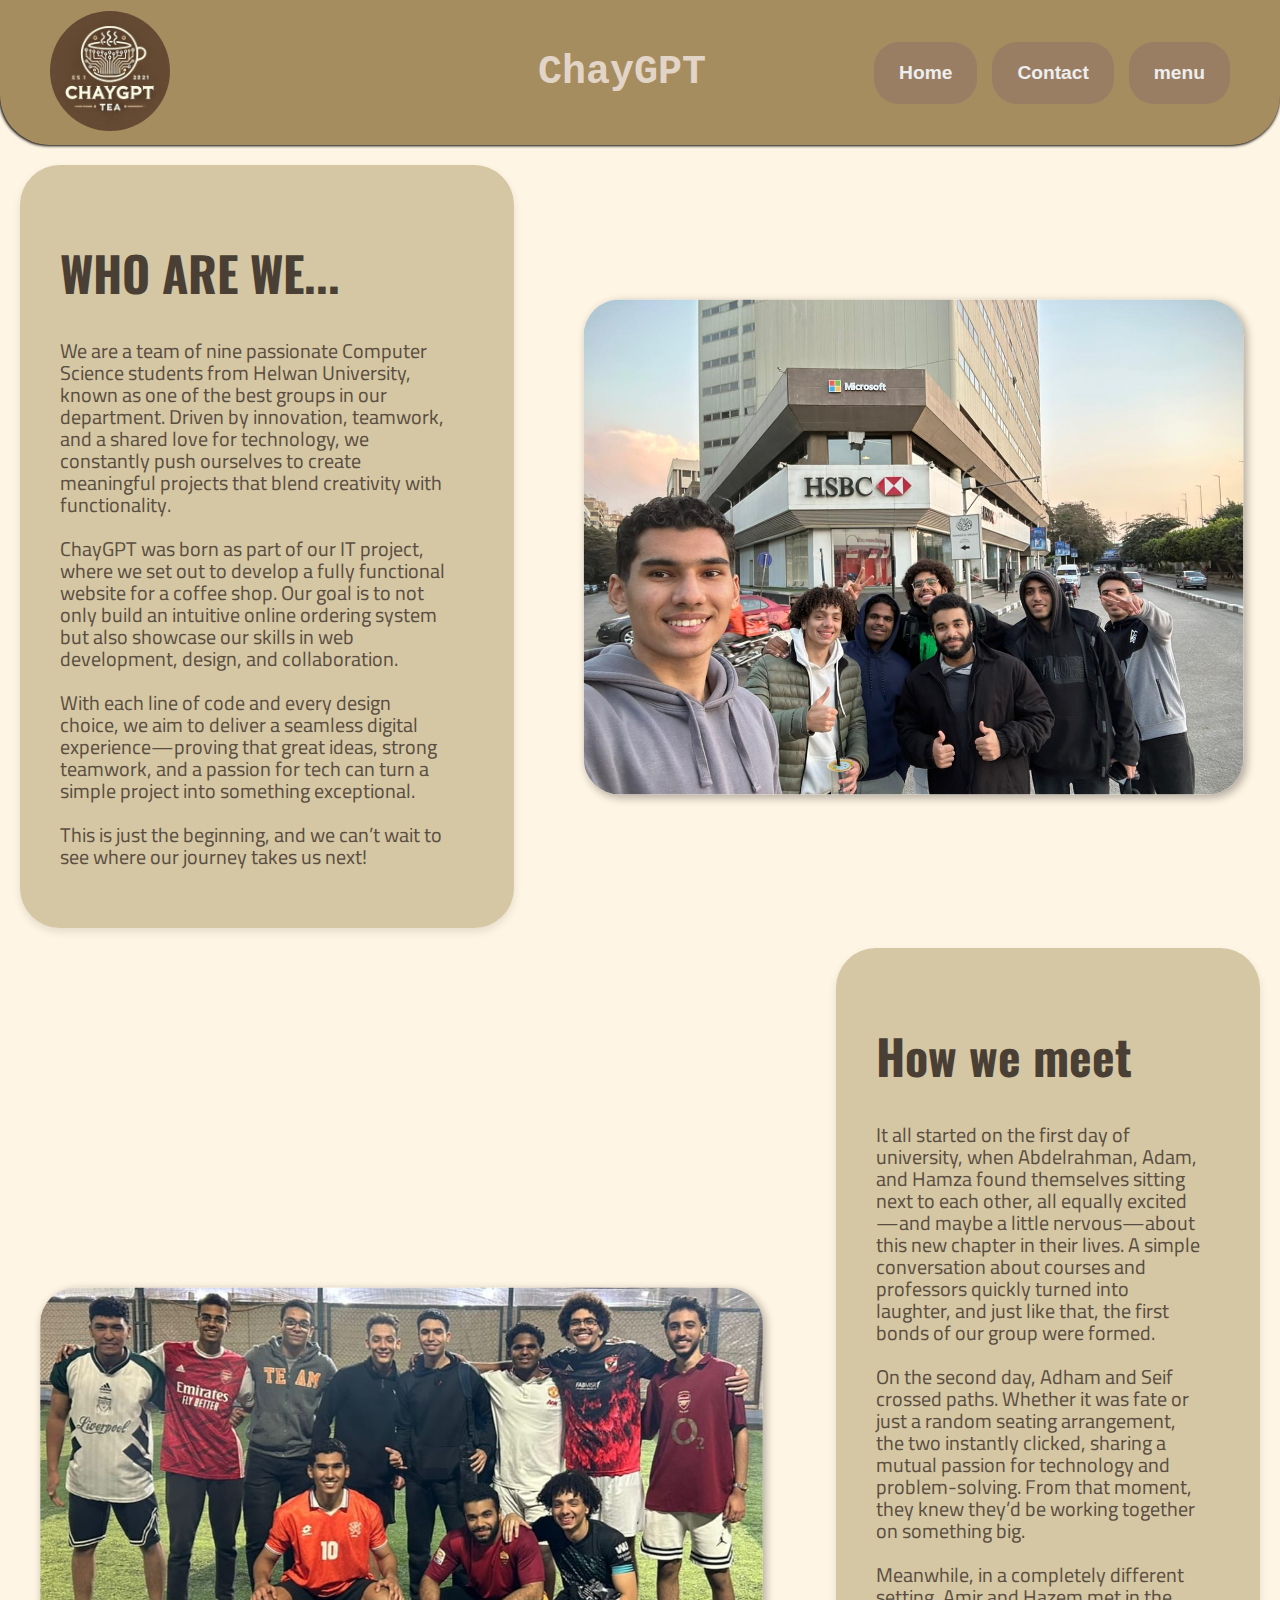
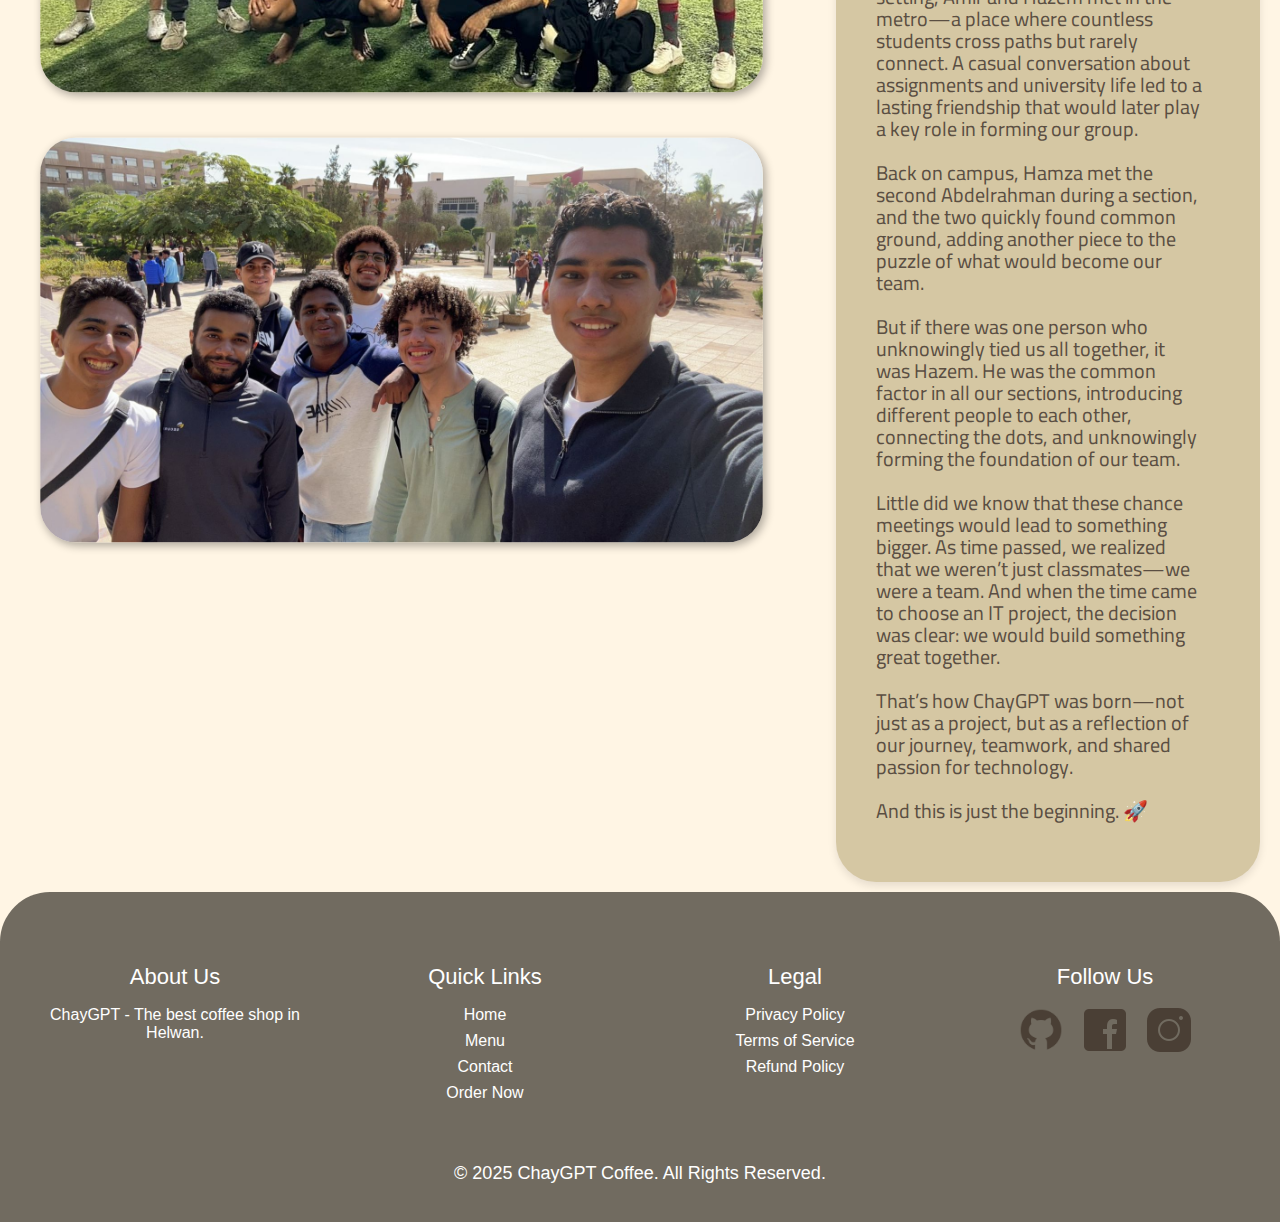
==== pages/about/about.html @ f1a8903a "edit pathes agian" ====
<!DOCTYPE html>
<html lang="en">
<head>
    <meta charset="UTF-8">
    <title>ChayGPT</title>
    <link rel="stylesheet" href="../../pages/about/about.css">
    <link rel="preconnect" href="https://fonts.googleapis.com">
    <link rel="preconnect" href="https://fonts.gstatic.com" crossorigin>
    <link href="https://fonts.googleapis.com/css2?family=Cairo:wght@200..1000&display=swap" rel="stylesheet">
    <link rel="preconnect" href="https://fonts.googleapis.com">
    <link rel="preconnect" href="https://fonts.gstatic.com" crossorigin>
    <link href="https://fonts.googleapis.com/css2?family=Cairo:wght@200..1000&family=Oswald:wght@200..700&display=swap" rel="stylesheet">
</head>
<body>
    

<header>
    <nav>
        <div class="main-logo">
            <img src="../../images/chaygpt-logo.jpg" >
        </div>
        <p class="brand-name">ChayGPT</p>
        <ul class="nav-links">
            <li class="links"><a href="../../index.html">Home</a></li>
            <li class="links"><a href="/pages/contact/contact.html">Contact</a></li>
            <li class="links"><a href="/pages/menu/menu.html">menu</a></li>
        </ul>
    </nav>
</header>

<main class="main-container">
    <div class="main-content">
        <h1 class="welcome-message" >WHO ARE WE...</h1>
        <p class="main-content-text"> We are a team of nine passionate Computer Science students from Helwan University, known as one of the best groups in our department. Driven by innovation, teamwork, and a shared love for technology, we constantly push ourselves to create meaningful projects that blend creativity with functionality.
            <br> <br>
            ChayGPT was born as part of our IT project, where we set out to develop a fully functional website for a coffee shop. Our goal is to not only build an intuitive online ordering system but also showcase our skills in web development, design, and collaboration.
            <br> <br>
            With each line of code and every design choice, we aim to deliver a seamless digital experience—proving that great ideas, strong teamwork, and a passion for tech can turn a simple project into something exceptional.
            <br> <br>
            This is just the beginning, and we can’t wait to see where our journey takes us next!</p>
    </div>
    <img class="floating-image" src="../../images/group-photo.jpg" >
</main>

<main class="main-container">
    <div class="main-images">
        <img class="floating-image" src="../../images/group-image2.jpg" style="height: 450px;">
        <img class="floating-image" src="../../images/group-photo1.jpg" style="height: 450px;">
    </div>
    <div class="main-content">
        <h1 class="welcome-message"> How we meet</h1>
        <p class="main-content-text"> It all started on the first day of university, when Abdelrahman, Adam, and Hamza found themselves sitting next to each other, all equally excited—and maybe a little nervous—about this new chapter in their lives. A simple conversation about courses and professors quickly turned into laughter, and just like that, the first bonds of our group were formed.
            <br> <br>
            On the second day, Adham and Seif crossed paths. Whether it was fate or just a random seating arrangement, the two instantly clicked, sharing a mutual passion for technology and problem-solving. From that moment, they knew they’d be working together on something big.
            <br> <br>
            Meanwhile, in a completely different setting, Amir and Hazem met in the metro—a place where countless students cross paths but rarely connect. A casual conversation about assignments and university life led to a lasting friendship that would later play a key role in forming our group.
            <br> <br>
            Back on campus, Hamza met the second Abdelrahman during a section, and the two quickly found common ground, adding another piece to the puzzle of what would become our team.
            <br> <br>
            But if there was one person who unknowingly tied us all together, it was Hazem. He was the common factor in all our sections, introducing different people to each other, connecting the dots, and unknowingly forming the foundation of our team.
            <br> <br>
            Little did we know that these chance meetings would lead to something bigger. As time passed, we realized that we weren’t just classmates—we were a team. And when the time came to choose an IT project, the decision was clear: we would build something great together.
            <br> <br>
            That’s how ChayGPT was born—not just as a project, but as a reflection of our journey, teamwork, and shared passion for technology.
            <br> <br>
            And this is just the beginning. 🚀</p>
    </div>
</main>

<footer>
    <div class="footer-container">
        <div class="footer-section">
            <h3>About Us</h3>
            <p>ChayGPT - The best coffee shop in Helwan.</p>
        </div>
        <div class="footer-section">
            <h3>Quick Links</h3>
            <ul>
                <li><a href="/index.html">Home</a></li>
                <li><a href="/pages/menu/menu.html">Menu</a></li>
                <li><a href="/pages/contact/contact.html">Contact</a></li>
                <li><a href="/pages/menu/menu.html">Order Now</a></li>
            </ul>
        </div>
        <div class="footer-section">
            <h3>Legal</h3>
            <ul>
                <li><a href="#">Privacy Policy</a></li>
                <li><a href="#">Terms of Service</a></li>
                <li><a href="#">Refund Policy</a></li>
            </ul>
        </div>
        <div class="footer-section">
            <h3>Follow Us</h3>
            <div class="social-links">
                <a href="https://github.com/ADHAM-KHAIRY/chaygpt.github.io" target ="_blank"> <img src="../../images/github-icon.png" alt="Github"> </a>
                <a href="https://www.facebook.com/" target ="_blank"> <img src="../../images/facebook-icon.png" alt="Facebook"> </a>
                <a href="https://www.instagram.com/" target ="_blank"> <img src="../../images/instagram-icon.png" alt="Instagram"> </a>
            </div>
        </div>
    </div>
    <p class="copyright">© 2025 ChayGPT Coffee. All Rights Reserved.</p>
</footer>


</body>
</html>
---- pages/about/about.css ----
/* General Styling */
body {
    margin: 0;
    padding: 0;
    background: #FFF5E4 ;
    font-family: 'Arial', sans-serif;
} 
/* Header Styling */
header {
    position: relative;
}
nav {
    display: flex;
    align-items: center;
    justify-content: space-between;
    padding: 10px 50px;
    background-color: #A68D60 ;
    border-radius: 0 0 50px 50px;
    box-shadow: 0px 1px 3px 0.0000001px black;
    margin-bottom: 10px;
}

.main-logo img{
    width: 120px;
    height: 120px;
    border-radius: 60px;
    transition: all 0.3s ease;
}
.main-logo img:hover {
    transform: translatey(-3px);
    box-shadow: 0 4px 8px rgba(0, 0, 0, 0.1);
}
.brand-name{
    font-family: 'Courier New', Courier, monospace;
    font-size: 40px;
    font-weight: 900;
    color: #e2d5c8;
    margin-left: 200px;
}

.nav-links {
    display: flex;
    gap: 15px;
    list-style: none;
    padding: 0;
    margin: 0;
}
.links {
    display: inline-block;
    padding: 10px 15px;
    background-color: #997e64;
    border-radius: 25px;
    font-weight: 900;
    font-size: larger;
    cursor: pointer;
    transition: 0.3s ease;
}
.links a {
    text-decoration: none;
    color: #eee;
    display: block;
    padding: 10px;
    border-radius: 25px;
}
.links:hover {
    background-color: #6B4F3D;
    transform: translatey(-3px);
    box-shadow: 0 4px 8px rgba(0, 0, 0, 0.1);
    
}
/* Main Section */
.main-container {
    display: flex;
    align-items: center; 
    justify-content: center; 
    gap: 1%; 
    width: 100%;
} 

.welcome-message {
    font-size: 48px;
    font-weight: 700;
    font-family: "oswald", sans-serif;
    color: #4A3F35;
}
.main-content-text {
    font-family: "cairo";
    line-height: 1.1;
    font-weight: 400;
    color: #5A4E42;
    max-width: 95%;
}
.main-content {
    flex: 3;
    padding: 40px ;
    margin: 10px 20px 10px 20px ;
    font-size: 20px;
    border-radius: 40px ;
    background-color: #D5C7A3;
    text-align: left;
    box-shadow: 0 4px 8px rgba(0, 0, 0, 0.1);
}
/*Image Styling*/
.main-images{
    display: flex;
    flex-direction: column;
}
.floating-image {
    width: auto; 
    height: 550px;
    transform: scale(.9);
    border-radius: 40px;
    box-shadow: 3px 3px 10px rgba(0, 0, 0, 0.3);
    object-fit: cover;
    transition: transform 0.3s ease, box-shadow 0.3s ease;
}
.floating-image:hover {
    transform: scale(.92);
    box-shadow: 5px 5px 15px rgba(0, 0, 0, 0.3);
}

/* Footer styling */
footer {
    background-color: #716b60;
    color: white;
    text-align: center;
    padding: 20px 0;
    border-radius: 50px 50px 0 0;
}

.footer-container {
    display: flex;
    justify-content: space-around;
    flex-wrap: wrap;
    padding: 20px;
}

.footer-section {
    flex: 1;
    min-width: 200px;
    padding: 10px;
}

.footer-section h3 {
    margin-bottom: 10px;
    font-size: 22px;
    font-weight: 500;
}

.footer-section ul {
    list-style: none;
    padding: 0;
}

.footer-section ul li {
    margin-bottom: 8px;
}

.footer-section ul li a {
    color: white;
    text-decoration: none;
}

.footer-section ul li a:hover {
    text-decoration: none;
}

.social-links img {
    width: 50px;
    margin: 5px;
    transition: 0.3s;
    border-radius: 10px;
}
.social-links img:hover {
    transform: translatey(-3px);
    box-shadow: 0 4px 8px rgba(0, 0, 0, 0.1);
}
.social-links a {
    list-style: none;
    text-decoration: none;

}
.copyright {
    margin-top: 15px;
    font-size: 18px;
}
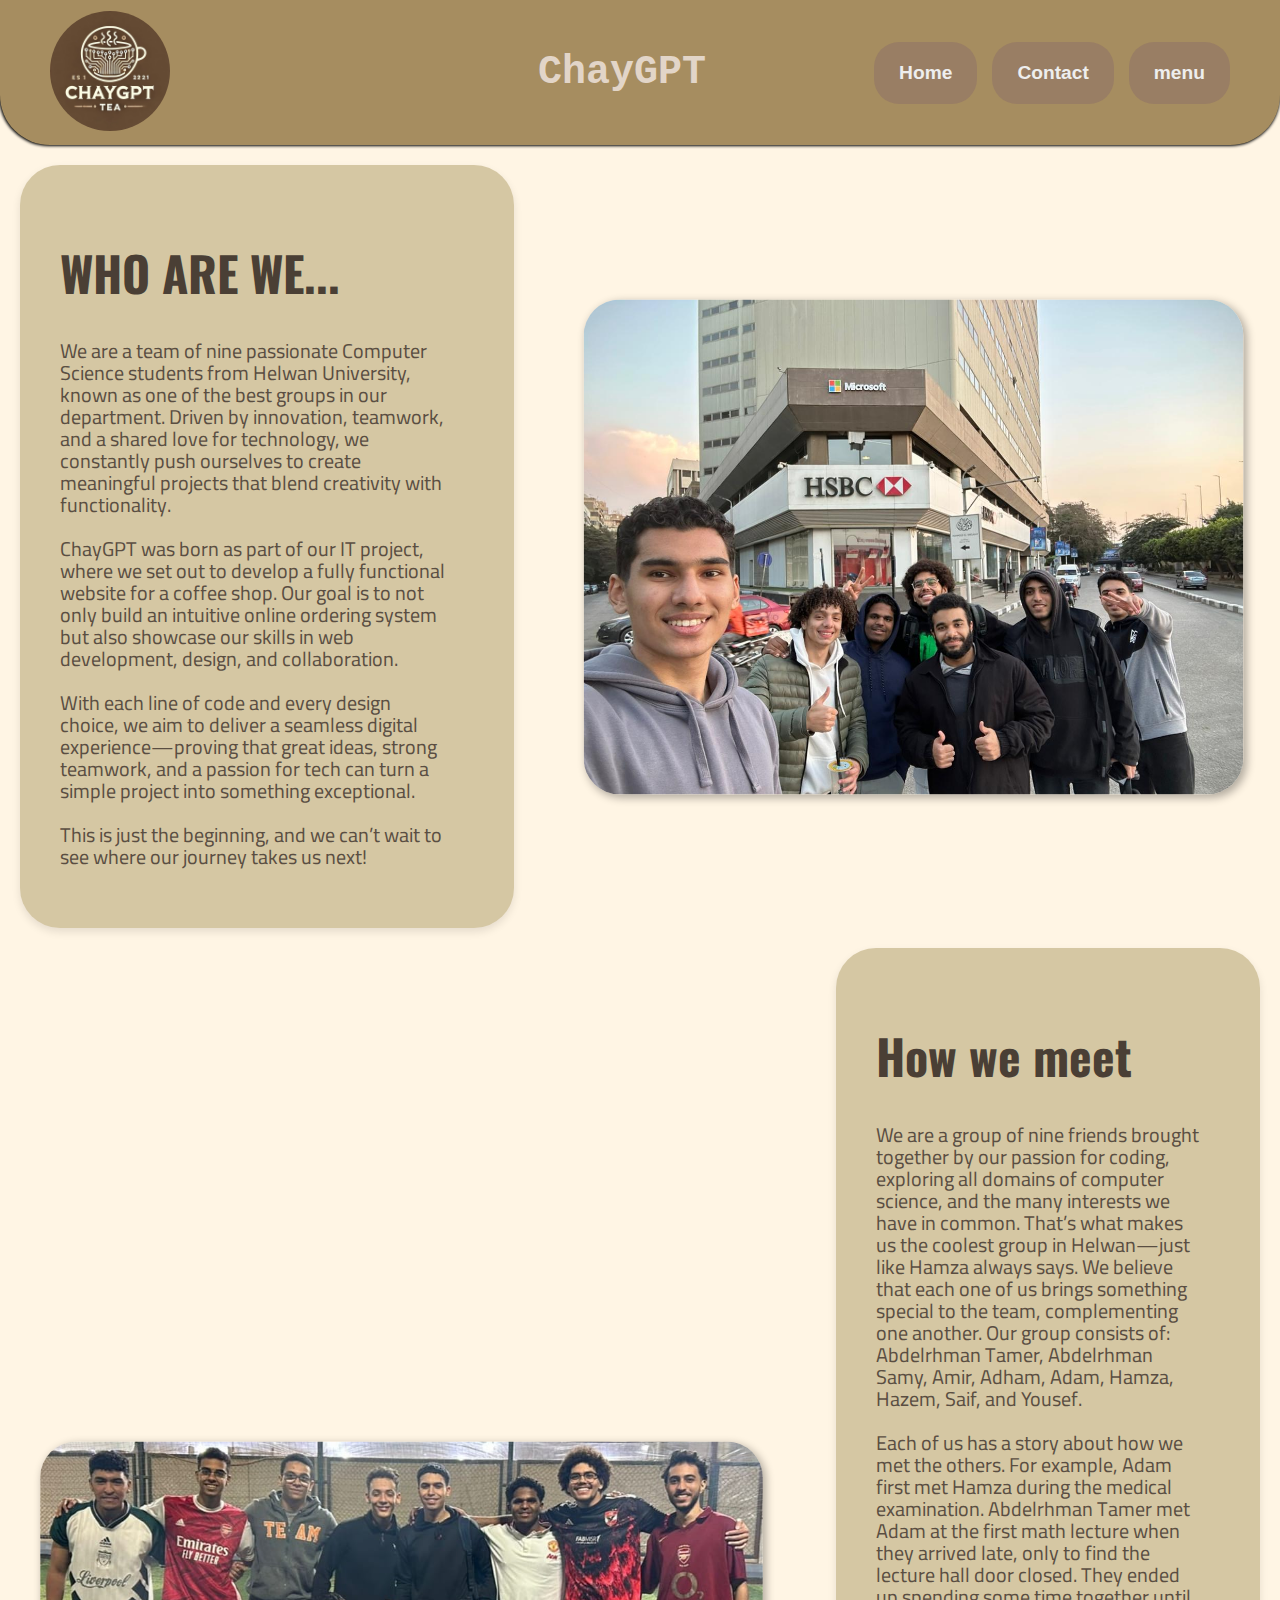
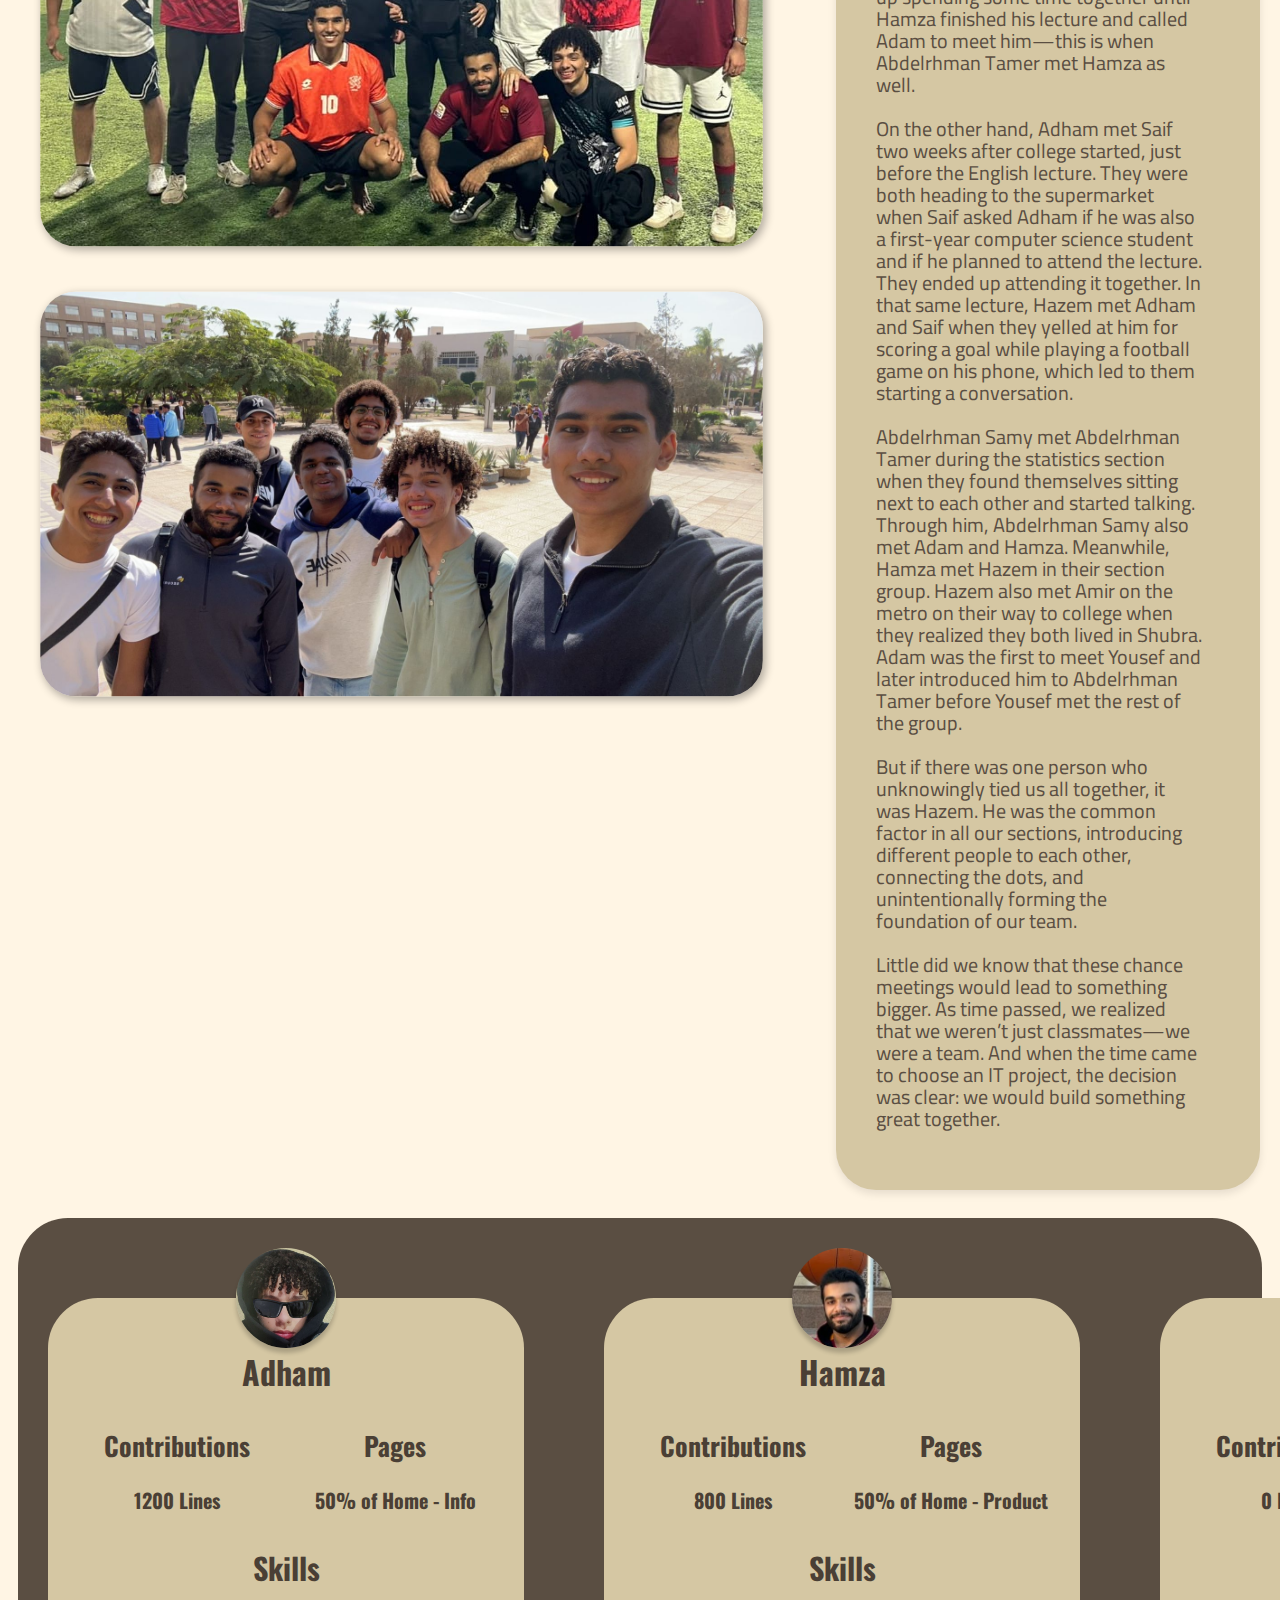
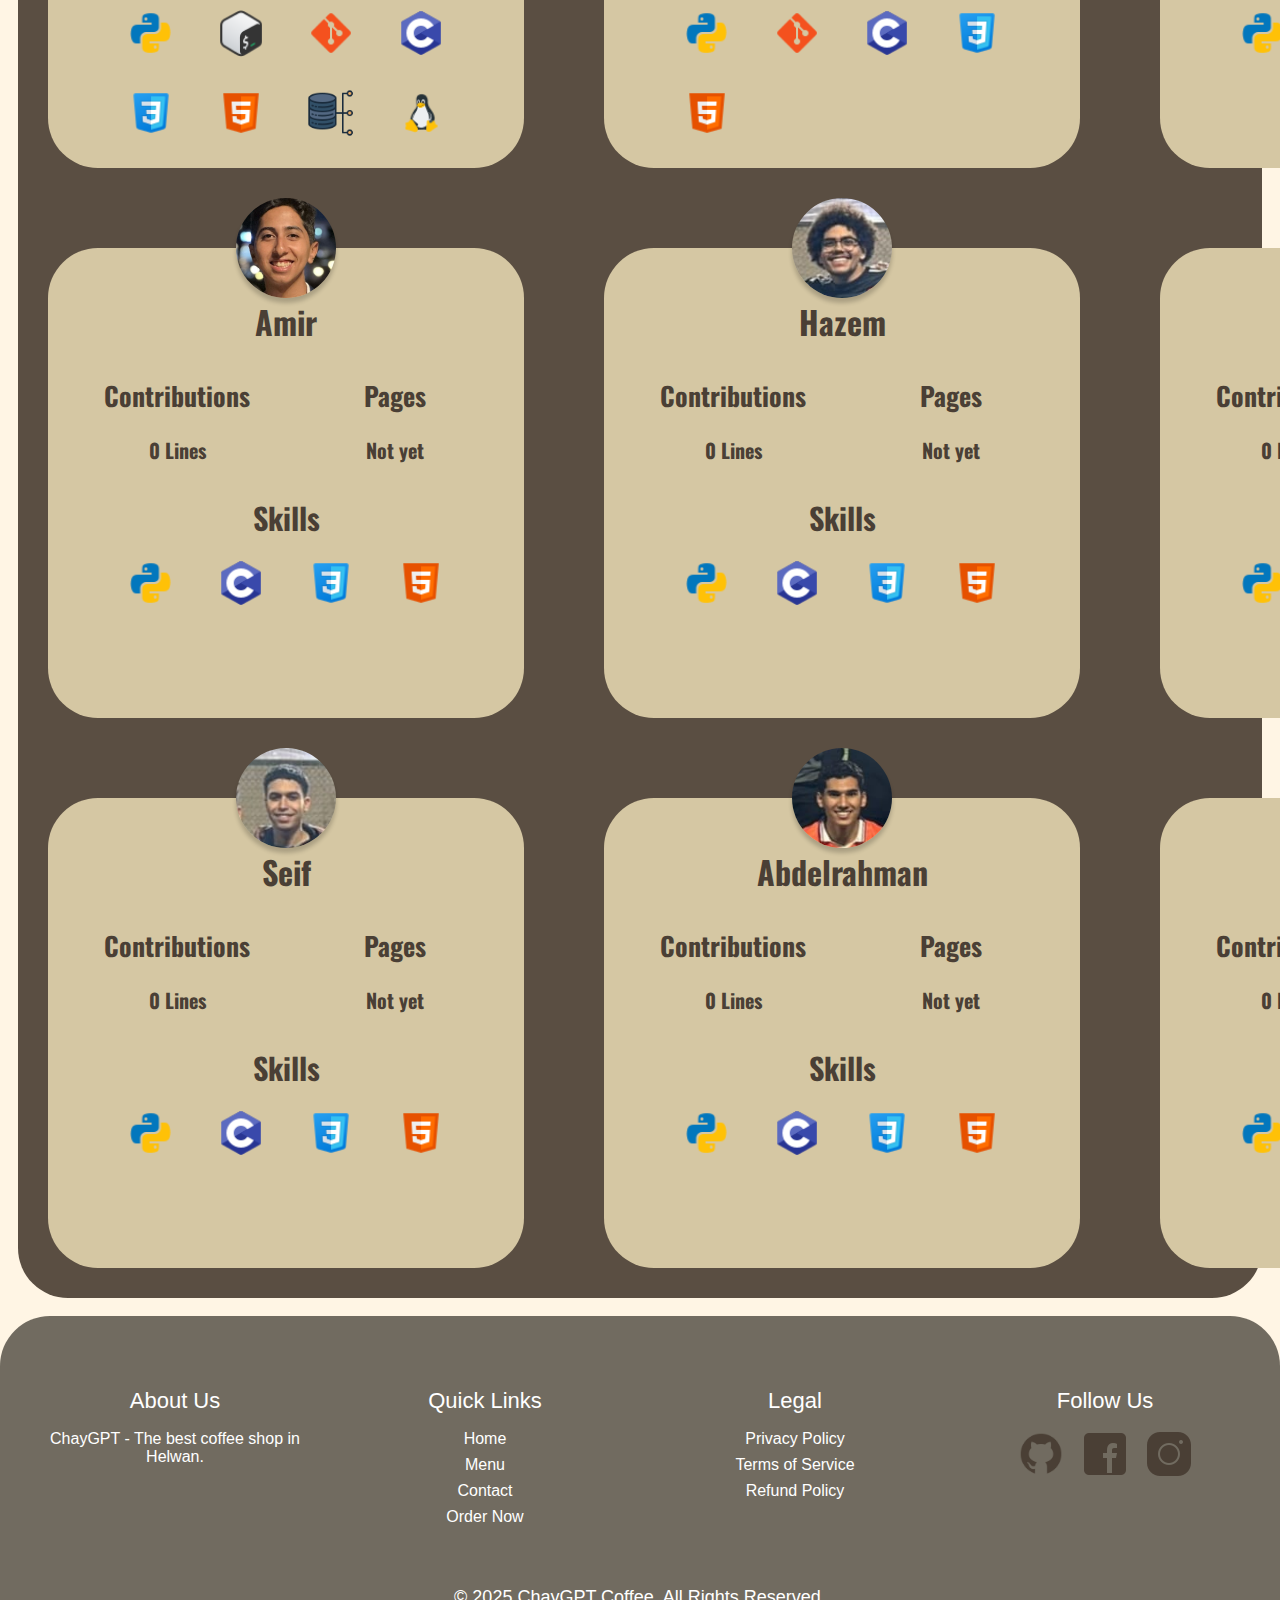
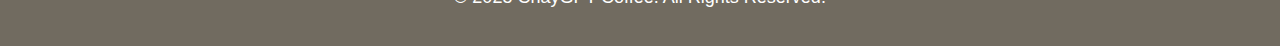
==== commit 0ce8238f: "add each photo for us add skills pngs create the whole developers part in about" ====
--- a/pages/about/about.html
+++ b/pages/about/about.html
@@ -49,21 +49,207 @@
     </div>
     <div class="main-content">
         <h1 class="welcome-message"> How we meet</h1>
-        <p class="main-content-text"> It all started on the first day of university, when Abdelrahman, Adam, and Hamza found themselves sitting next to each other, all equally excited—and maybe a little nervous—about this new chapter in their lives. A simple conversation about courses and professors quickly turned into laughter, and just like that, the first bonds of our group were formed.
-            <br> <br>
-            On the second day, Adham and Seif crossed paths. Whether it was fate or just a random seating arrangement, the two instantly clicked, sharing a mutual passion for technology and problem-solving. From that moment, they knew they’d be working together on something big.
-            <br> <br>
-            Meanwhile, in a completely different setting, Amir and Hazem met in the metro—a place where countless students cross paths but rarely connect. A casual conversation about assignments and university life led to a lasting friendship that would later play a key role in forming our group.
-            <br> <br>
-            Back on campus, Hamza met the second Abdelrahman during a section, and the two quickly found common ground, adding another piece to the puzzle of what would become our team.
-            <br> <br>
-            But if there was one person who unknowingly tied us all together, it was Hazem. He was the common factor in all our sections, introducing different people to each other, connecting the dots, and unknowingly forming the foundation of our team.
-            <br> <br>
-            Little did we know that these chance meetings would lead to something bigger. As time passed, we realized that we weren’t just classmates—we were a team. And when the time came to choose an IT project, the decision was clear: we would build something great together.
-            <br> <br>
-            That’s how ChayGPT was born—not just as a project, but as a reflection of our journey, teamwork, and shared passion for technology.
-            <br> <br>
-            And this is just the beginning. 🚀</p>
+        <p class="main-content-text">We are a group of nine friends brought together by our passion for coding, exploring all domains of computer science, and the many interests we have in common. That’s what makes us the coolest group in Helwan—just like Hamza always says. We believe that each one of us brings something special to the team, complementing one another. Our group consists of: Abdelrhman Tamer, Abdelrhman Samy, Amir, Adham, Adam, Hamza, Hazem, Saif, and Yousef.
+            <br><br>
+            Each of us has a story about how we met the others. For example, Adam first met Hamza during the medical examination. Abdelrhman Tamer met Adam at the first math lecture when they arrived late, only to find the lecture hall door closed. They ended up spending some time together until Hamza finished his lecture and called Adam to meet him—this is when Abdelrhman Tamer met Hamza as well.
+            <br><br>
+            On the other hand, Adham met Saif two weeks after college started, just before the English lecture. They were both heading to the supermarket when Saif asked Adham if he was also a first-year computer science student and if he planned to attend the lecture. They ended up attending it together. In that same lecture, Hazem met Adham and Saif when they yelled at him for scoring a goal while playing a football game on his phone, which led to them starting a conversation.
+            <br><br>
+            Abdelrhman Samy met Abdelrhman Tamer during the statistics section when they found themselves sitting next to each other and started talking. Through him, Abdelrhman Samy also met Adam and Hamza. Meanwhile, Hamza met Hazem in their section group. Hazem also met Amir on the metro on their way to college when they realized they both lived in Shubra. Adam was the first to meet Yousef and later introduced him to Abdelrhman Tamer before Yousef met the rest of the group.
+            <br><br>
+            But if there was one person who unknowingly tied us all together, it was Hazem. He was the common factor in all our sections, introducing different people to each other, connecting the dots, and unintentionally forming the foundation of our team.
+            <br><br>
+            Little did we know that these chance meetings would lead to something bigger. As time passed, we realized that we weren’t just classmates—we were a team. And when the time came to choose an IT project, the decision was clear: we would build something great together.</p>
+    </div>
+</main>
+
+<main>
+    <div class="devs-container">
+        <div class="dev">
+            <img src="/images/adham.jpg" alt="adham">
+            <h1>Adham</h1>
+
+            <div class="dev-content">
+                <h2>Contributions</h2>
+                <h2>Pages</h2>
+            </div>
+            <div class="dev-content">
+                <h3>1200 Lines</h3>
+                <h3>50% of Home - Info</h3>
+            </div>
+            <p>Skills</p>
+            <div class="skills">
+                    <img src="/images/python.png">
+                    <img src="/images/bash.png">
+                    <img src="/images/git.png">
+                    <img src="/images/c.png">
+                    <img src="/images/css.png">
+                    <img src="/images/html.png">
+                    <img src="/images/data-structure.png">
+                    <img src="/images/linux.png">
+            </div>
+        </div>
+
+        <div class="dev">
+            <img src="/images/hamza.jpg" alt="adham">
+            <h1>Hamza</h1>
+            <div class="dev-content">
+                <h2>Contributions</h2>
+                <h2>Pages</h2>
+            </div>
+            <div class="dev-content">
+                <h3>800 Lines</h3>
+                <h3>50% of Home - Product</h3>
+            </div>
+            <p>Skills</p>
+            <div class="skills">
+                    <img src="/images/python.png">
+                    <img src="/images/git.png">
+                    <img src="/images/c.png">
+                    <img src="/images/css.png">
+                    <img src="/images/html.png">
+            </div>
+        </div>
+
+        <div class="dev">
+            <img src="/images/abdo1.jpg" alt="adham">
+            <h1>Abdelrahman</h1>
+            <div class="dev-content">
+                <h2>Contributions</h2>
+                <h2>Pages</h2>
+            </div>
+            <div class="dev-content">
+                <h3>0 Lines</h3>
+                <h3>Not yet</h3>
+            </div>
+            <p>Skills</p>
+            <div class="skills">
+                    <img src="/images/python.png">
+                    <img src="/images/c.png">
+                    <img src="/images/css.png">
+                    <img src="/images/html.png">
+            </div>
+        </div>
+
+        <div class="dev">
+            <img src="/images/amir.jpg" alt="adham">
+            <h1>Amir</h1>
+            <div class="dev-content">
+                <h2>Contributions</h2>
+                <h2>Pages</h2>
+            </div>
+            <div class="dev-content">
+                <h3>0 Lines</h3>
+                <h3>Not yet</h3>
+            </div>
+            <p>Skills</p>
+            <div class="skills">
+                    <img src="/images/python.png">
+                    <img src="/images/c.png">
+                    <img src="/images/css.png">
+                    <img src="/images/html.png">
+            </div>
+        </div>
+
+        <div class="dev">
+            <img src="/images/hazem.jpg" alt="adham">
+            <h1>Hazem</h1>
+            <div class="dev-content">
+                <h2>Contributions</h2>
+                <h2>Pages</h2>
+            </div>
+            <div class="dev-content">
+                <h3>0 Lines</h3>
+                <h3>Not yet</h3>
+            </div>
+            <p>Skills</p>
+            <div class="skills">
+                    <img src="/images/python.png">
+                    <img src="/images/c.png">
+                    <img src="/images/css.png">
+                    <img src="/images/html.png">
+            </div>
+        </div>
+
+        <div class="dev">
+            <img src="/images/joe.jpg" alt="adham">
+            <h1>Youssef</h1>
+            <div class="dev-content">
+                <h2>Contributions</h2>
+                <h2>Pages</h2>
+            </div>
+            <div class="dev-content">
+                <h3>0 Lines</h3>
+                <h3>Not yet</h3>
+            </div>
+            <p>Skills</p>
+            <div class="skills">
+                    <img src="/images/python.png">
+                    <img src="/images/c.png">
+                    <img src="/images/css.png">
+                    <img src="/images/html.png">
+            </div>
+        </div>
+
+        <div class="dev">
+            <img src="/images/seif.jpg" alt="adham">
+            <h1>Seif</h1>
+            <div class="dev-content">
+                <h2>Contributions</h2>
+                <h2>Pages</h2>
+            </div>
+            <div class="dev-content">
+                <h3>0 Lines</h3>
+                <h3>Not yet</h3>
+            </div>
+            <p>Skills</p>
+            <div class="skills">
+                    <img src="/images/python.png">
+                    <img src="/images/c.png">
+                    <img src="/images/css.png">
+                    <img src="/images/html.png">
+            </div>
+        </div>
+
+        <div class="dev">
+            <img src="/images/abdoo.jpg" alt="adham">
+            <h1>Abdelrahman</h1>
+            <div class="dev-content">
+                <h2>Contributions</h2>
+                <h2>Pages</h2>
+            </div>
+            <div class="dev-content">
+                <h3>0 Lines</h3>
+                <h3>Not yet</h3>
+            </div>
+            <p>Skills</p>
+            <div class="skills">
+                    <img src="/images/python.png">
+                    <img src="/images/c.png">
+                    <img src="/images/css.png">
+                    <img src="/images/html.png">
+            </div>
+        </div>
+
+        <div class="dev">
+            <img src="/images/adam.jpg" alt="adham">
+            <h1>Adam</h1>
+            <div class="dev-content">
+                <h2>Contributions</h2>
+                <h2>Pages</h2>
+            </div>
+            <div class="dev-content">
+                <h3>0 Lines</h3>
+                <h3>Not yet</h3>
+            </div>
+            <p>Skills</p>
+            <div class="skills">
+                    <img src="/images/python.png">
+                    <img src="/images/c.png">
+                    <img src="/images/css.png">
+                    <img src="/images/html.png">
+            </div>
+        </div>
     </div>
 </main>
 
--- a/pages/about/about.css
+++ b/pages/about/about.css
@@ -118,6 +118,117 @@
     transform: scale(.92);
     box-shadow: 5px 5px 15px rgba(0, 0, 0, 0.3);
 }
+/*DEVS*/
+.devs-container{
+    display: grid;
+    background-color: #5A4E42;
+    margin: 18px;
+    border-radius: 50px;
+    grid-template-columns: repeat(3, 1fr);
+    gap: 80px;
+    padding: 30px;
+    padding-top: 80px;
+}
+
+.dev{
+    background-color: #D5C7A3;
+    border-radius: 50px;
+    display: flex;
+    align-items: center;
+    justify-content: flex-start;
+    flex-direction: column;
+    padding: 20px;
+    height: 400px;
+    position: relative; 
+    overflow: visible;
+    padding-top: 50px;
+    transition: 0.5s;
+}
+.dev:hover {
+    transform: translatey(-15px);
+    box-shadow: 0 10px 20px rgba(0, 0, 0, 0.9);
+}
+.dev-content {
+    display: grid;
+    width: 100%;
+    grid-template-columns: 1fr 1fr;
+    padding: 10px 20px;
+}
+.dev-left {
+    text-align: left;
+}
+
+.dev-right {
+    text-align: right;
+}
+.dev > img{
+    width: 100px;
+    height: 100px;
+    border-radius: 50%;
+    object-fit: cover;
+    position: absolute;
+    top: -50px; 
+    margin-bottom: 0px;
+    box-shadow: 0 5px 4px rgba(0, 0, 0, 0.2);
+}
+.dev h1 {
+    font-size: 32px;
+    font-weight: 700;
+    font-family: "Oswald", sans-serif;
+    color: #4A3F35;
+    text-align: center;
+    margin-top: 0px;
+}
+.dev h2 {
+    font-size: 26px;
+    font-weight: 700;
+    font-family: "Oswald", sans-serif;
+    color: #4A3F35;
+    text-align: center;
+    margin-top: 0px;
+    margin-bottom: 0;
+}
+.dev h3 {
+    font-size: 20px;
+    font-weight: 700;
+    font-family: "Oswald", sans-serif;
+    color: #4A3F35;
+    text-align: center;
+    margin-top: 0;
+}
+.dev p {
+    font-size: 30px;
+    font-weight: 700;
+    font-family: "Oswald", sans-serif;
+    color: #4A3F35;
+    text-align: center;
+    margin-top: 0;
+    margin-bottom: 0;
+}
+.skills {
+    display: grid;
+    position: relative;
+    margin: 18px;
+    border-radius: 50px;
+    grid-template-columns: repeat(4, 1fr);
+    gap: 20px;
+    padding: 30px;
+    padding-top: 0px;
+}
+.skills img {
+    width: 50px;
+    height: auto;
+    display: flex;
+    align-items: center;
+    justify-content: flex-start;
+    flex-direction: column;
+    padding: 10px;
+    position: relative; 
+    overflow: visible;
+    padding-top: 0px;
+    transition: 0.5s;
+}
+
 
 /* Footer styling */
 footer {
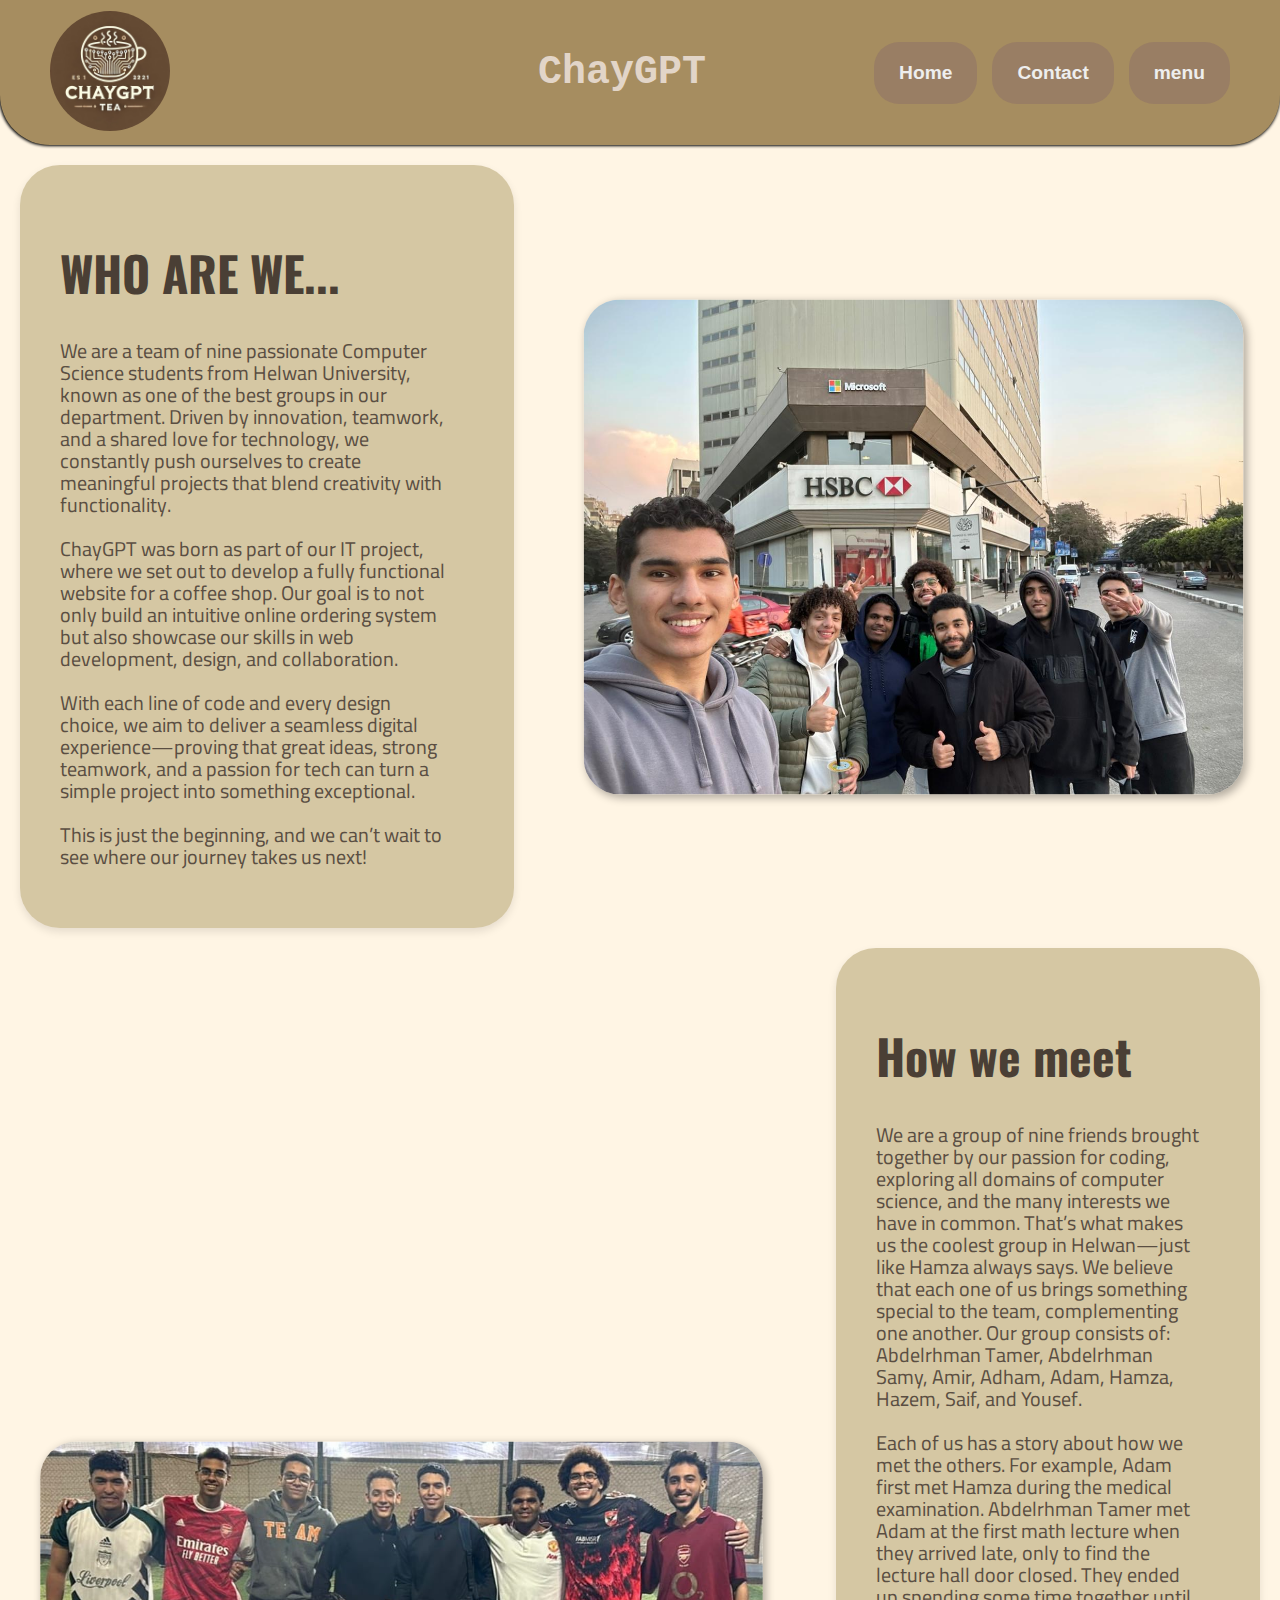
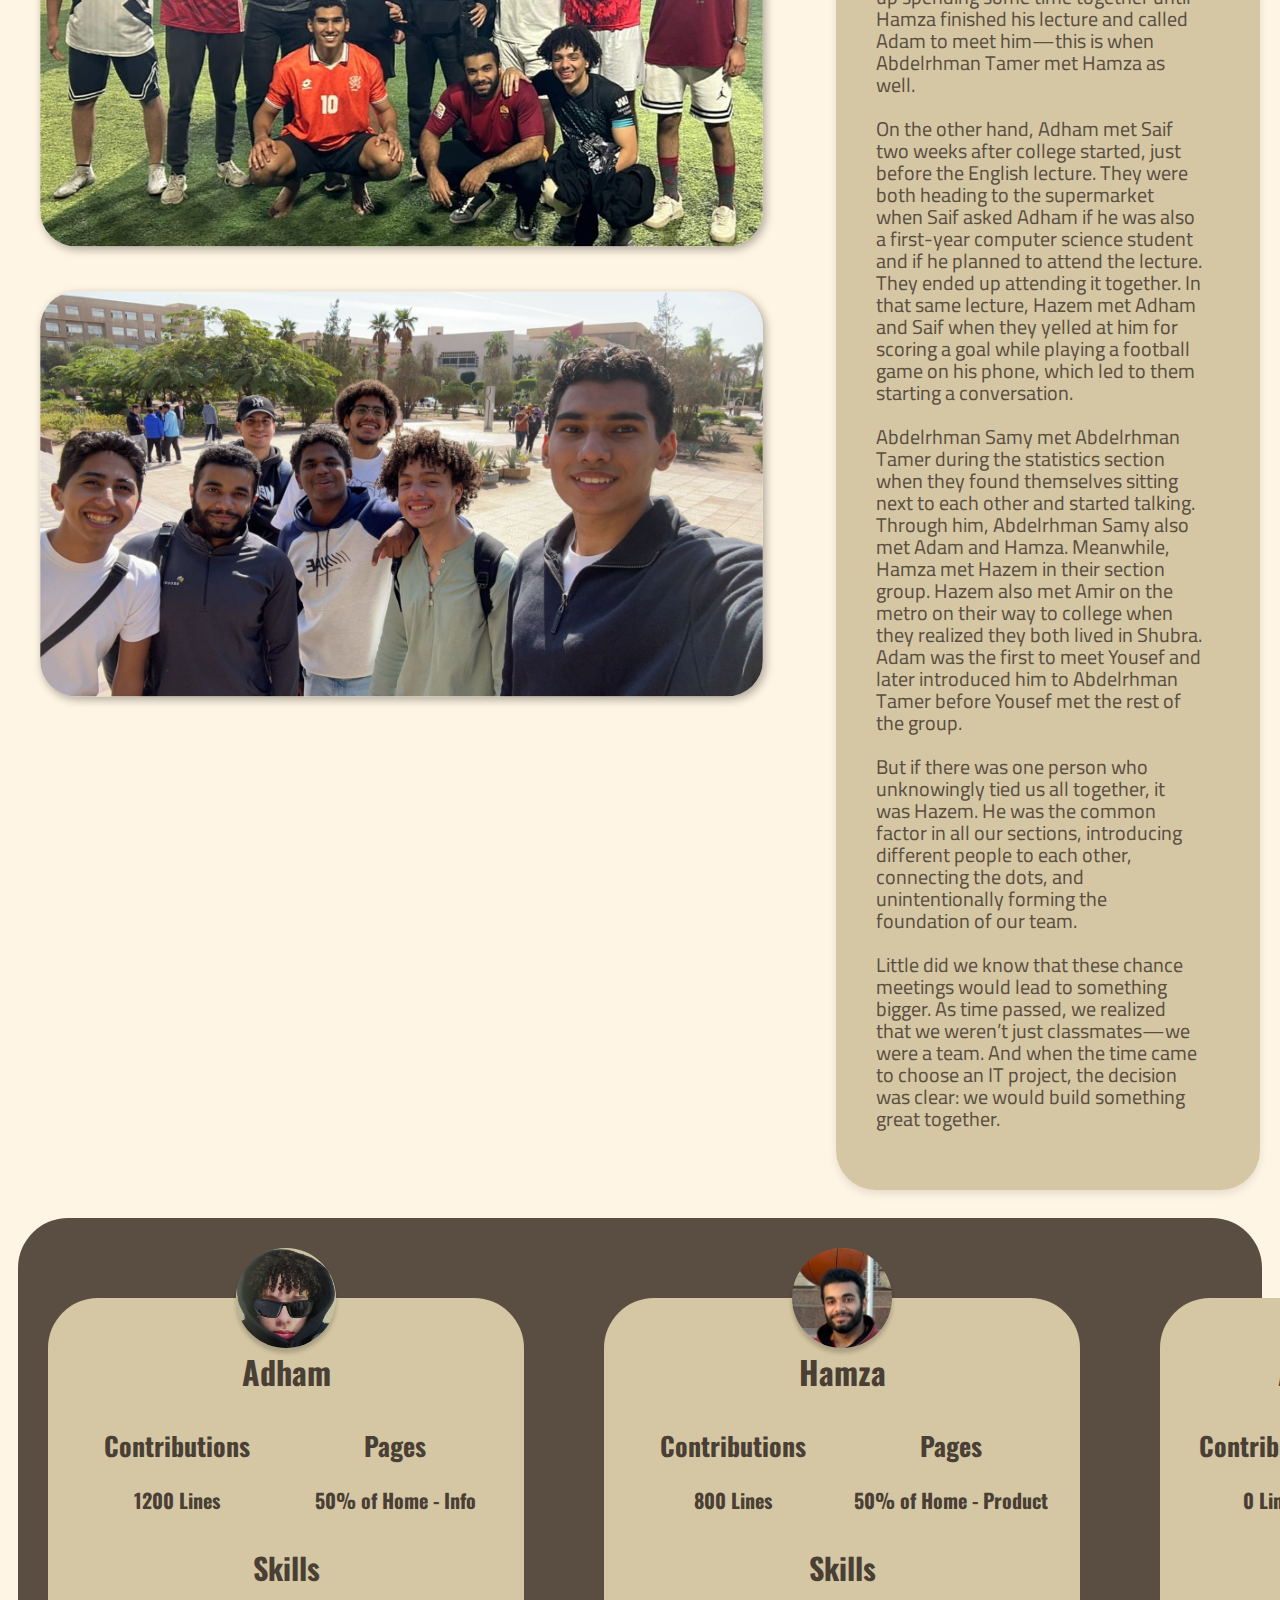
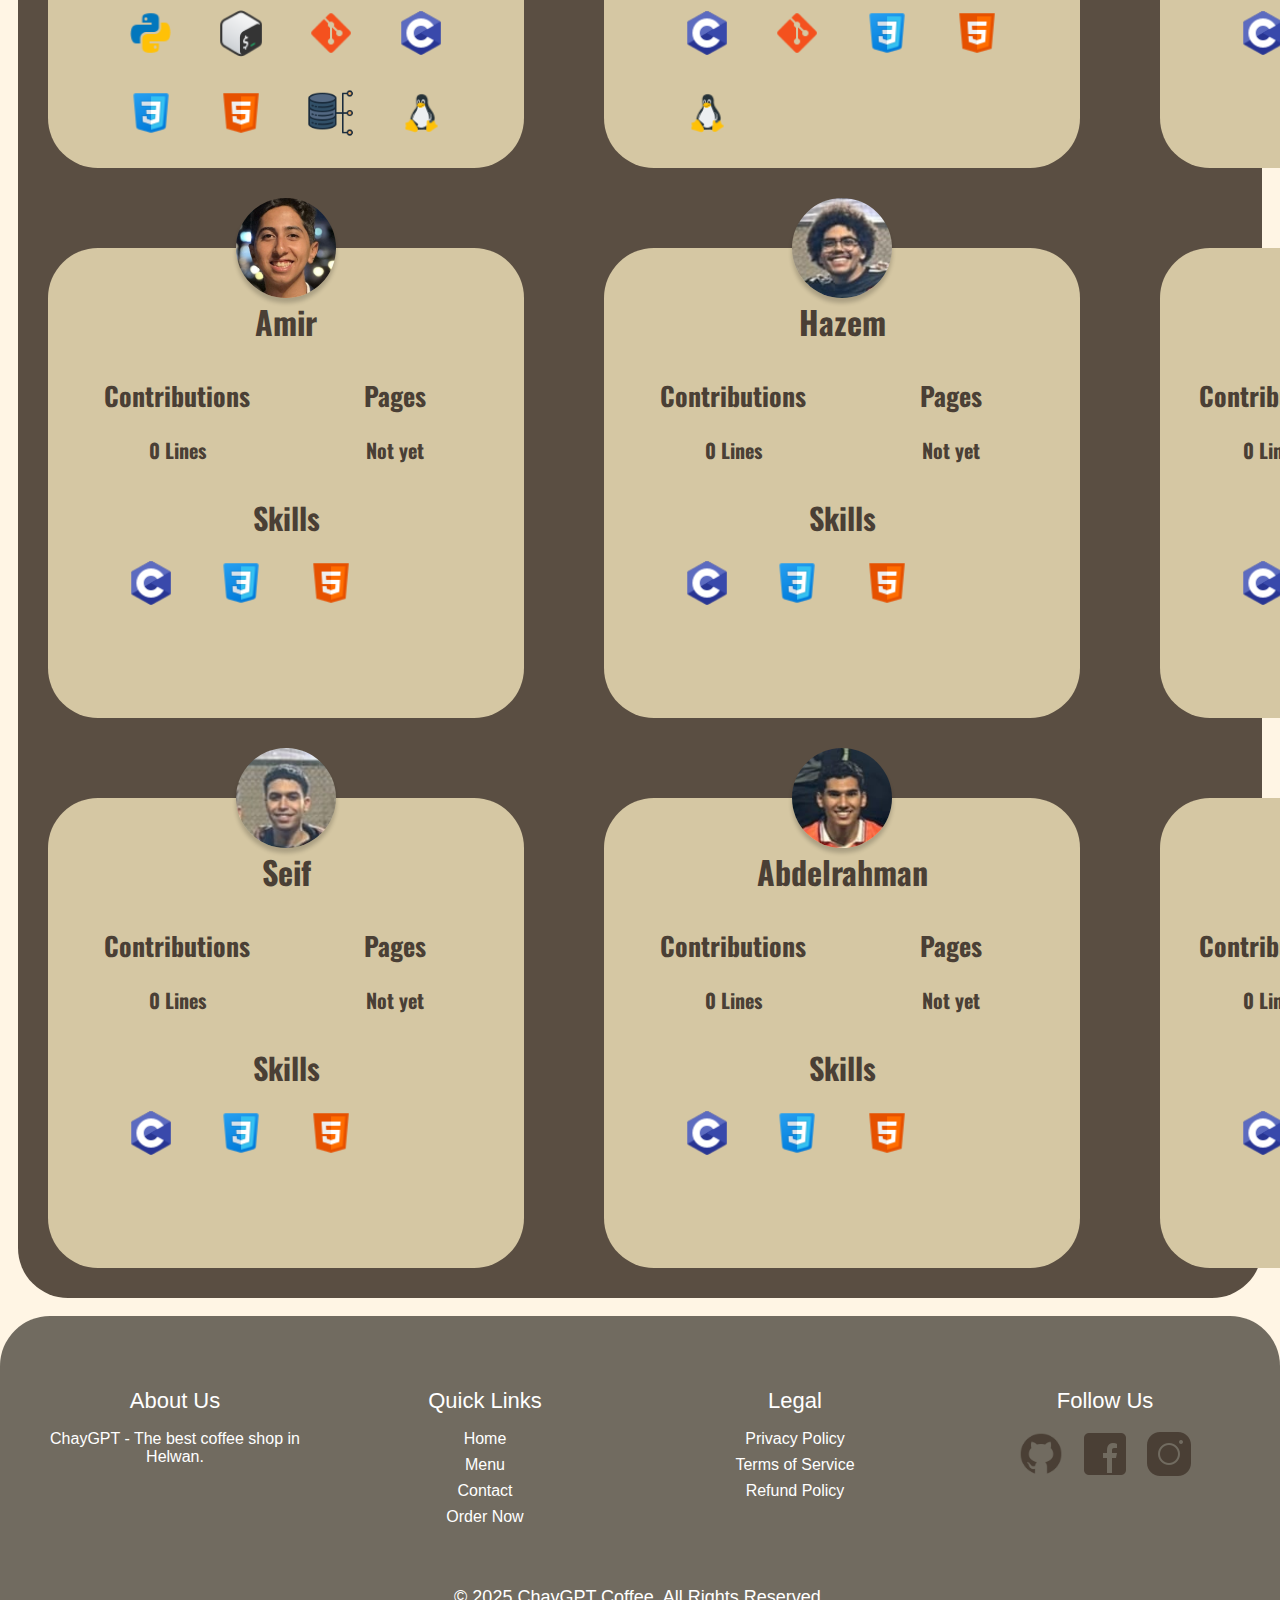
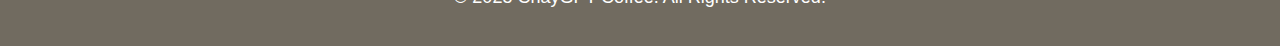
==== commit 8b761ba3: "edit the skills for each one" ====
--- a/pages/about/about.html
+++ b/pages/about/about.html
@@ -103,11 +103,11 @@
             </div>
             <p>Skills</p>
             <div class="skills">
-                    <img src="/images/python.png">
+                    <img src="/images/c.png">
                     <img src="/images/git.png">
-                    <img src="/images/c.png">
-                    <img src="/images/css.png">
-                    <img src="/images/html.png">
+                    <img src="/images/css.png">
+                    <img src="/images/html.png">
+                    <img src="/images/linux.png">
             </div>
         </div>
 
@@ -124,7 +124,6 @@
             </div>
             <p>Skills</p>
             <div class="skills">
-                    <img src="/images/python.png">
                     <img src="/images/c.png">
                     <img src="/images/css.png">
                     <img src="/images/html.png">
@@ -144,7 +143,6 @@
             </div>
             <p>Skills</p>
             <div class="skills">
-                    <img src="/images/python.png">
                     <img src="/images/c.png">
                     <img src="/images/css.png">
                     <img src="/images/html.png">
@@ -164,7 +162,6 @@
             </div>
             <p>Skills</p>
             <div class="skills">
-                    <img src="/images/python.png">
                     <img src="/images/c.png">
                     <img src="/images/css.png">
                     <img src="/images/html.png">
@@ -184,7 +181,6 @@
             </div>
             <p>Skills</p>
             <div class="skills">
-                    <img src="/images/python.png">
                     <img src="/images/c.png">
                     <img src="/images/css.png">
                     <img src="/images/html.png">
@@ -204,7 +200,6 @@
             </div>
             <p>Skills</p>
             <div class="skills">
-                    <img src="/images/python.png">
                     <img src="/images/c.png">
                     <img src="/images/css.png">
                     <img src="/images/html.png">
@@ -224,7 +219,6 @@
             </div>
             <p>Skills</p>
             <div class="skills">
-                    <img src="/images/python.png">
                     <img src="/images/c.png">
                     <img src="/images/css.png">
                     <img src="/images/html.png">
@@ -244,7 +238,6 @@
             </div>
             <p>Skills</p>
             <div class="skills">
-                    <img src="/images/python.png">
                     <img src="/images/c.png">
                     <img src="/images/css.png">
                     <img src="/images/html.png">
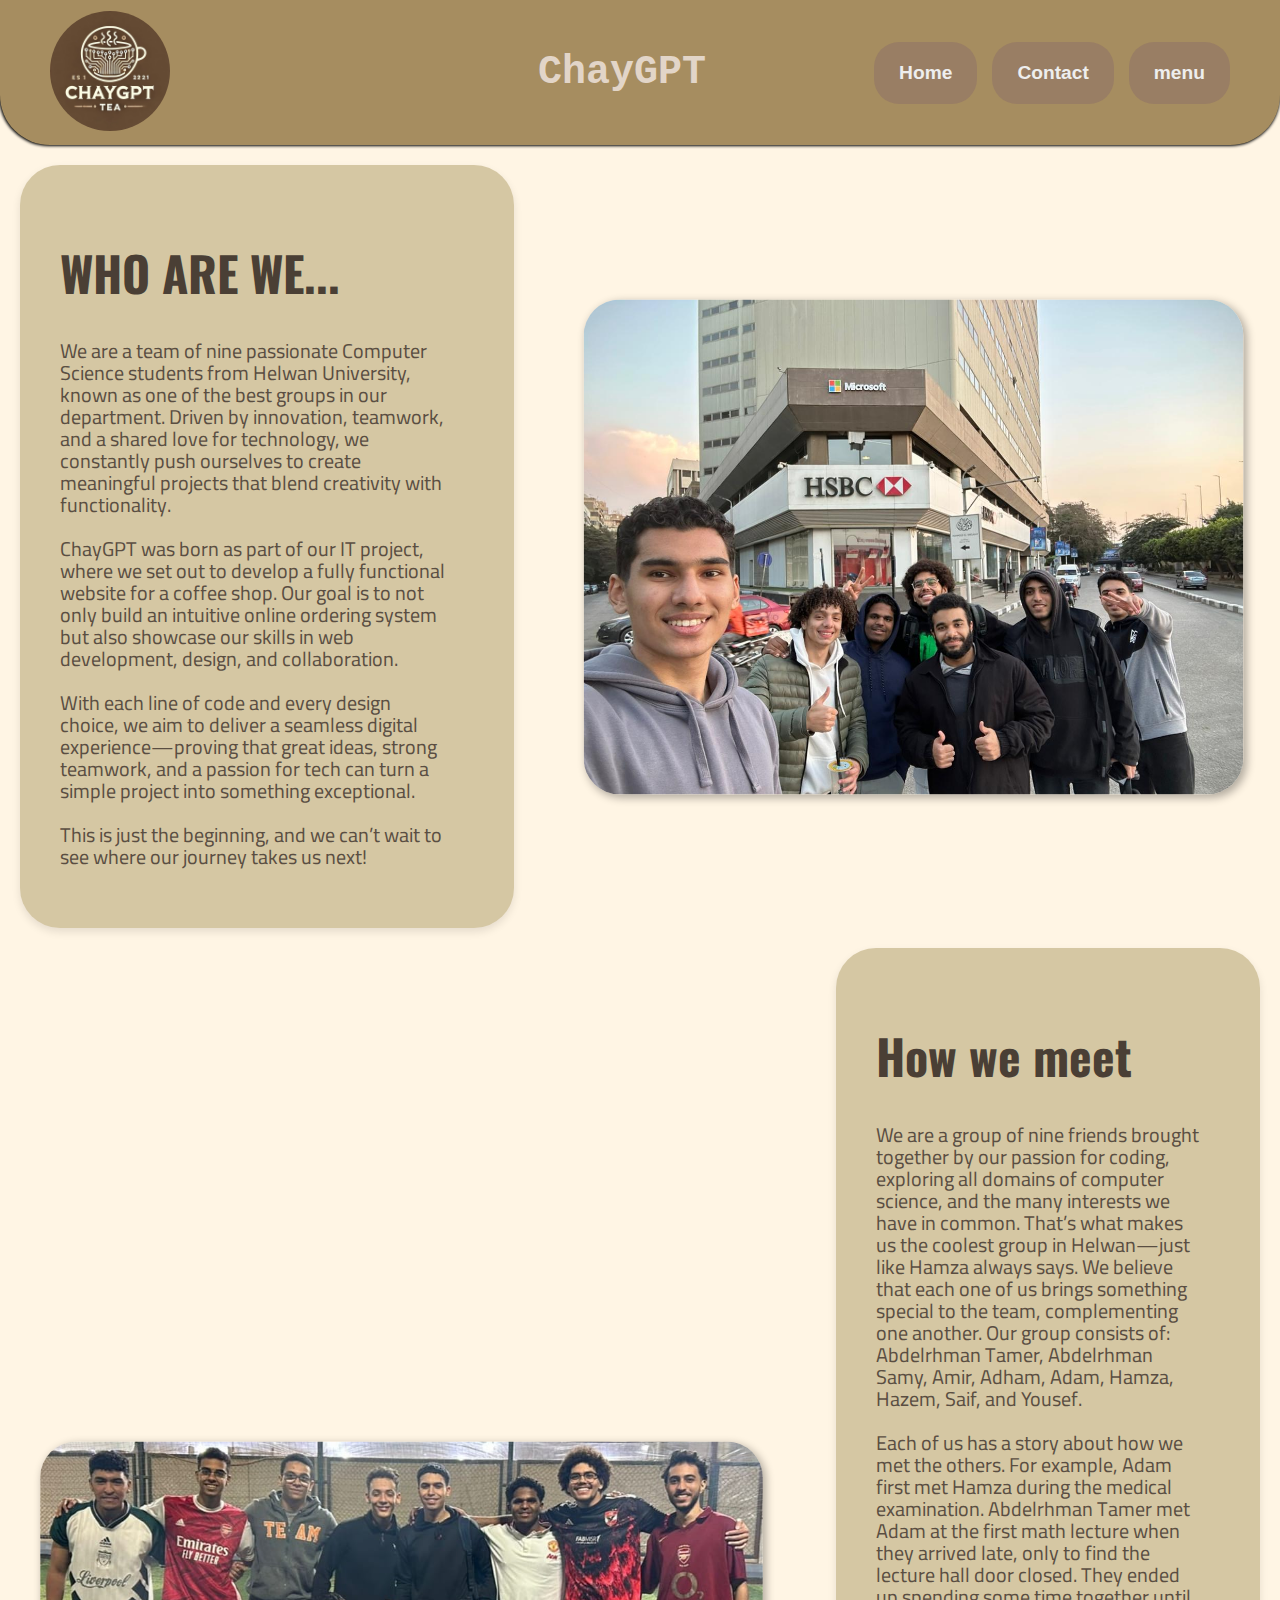
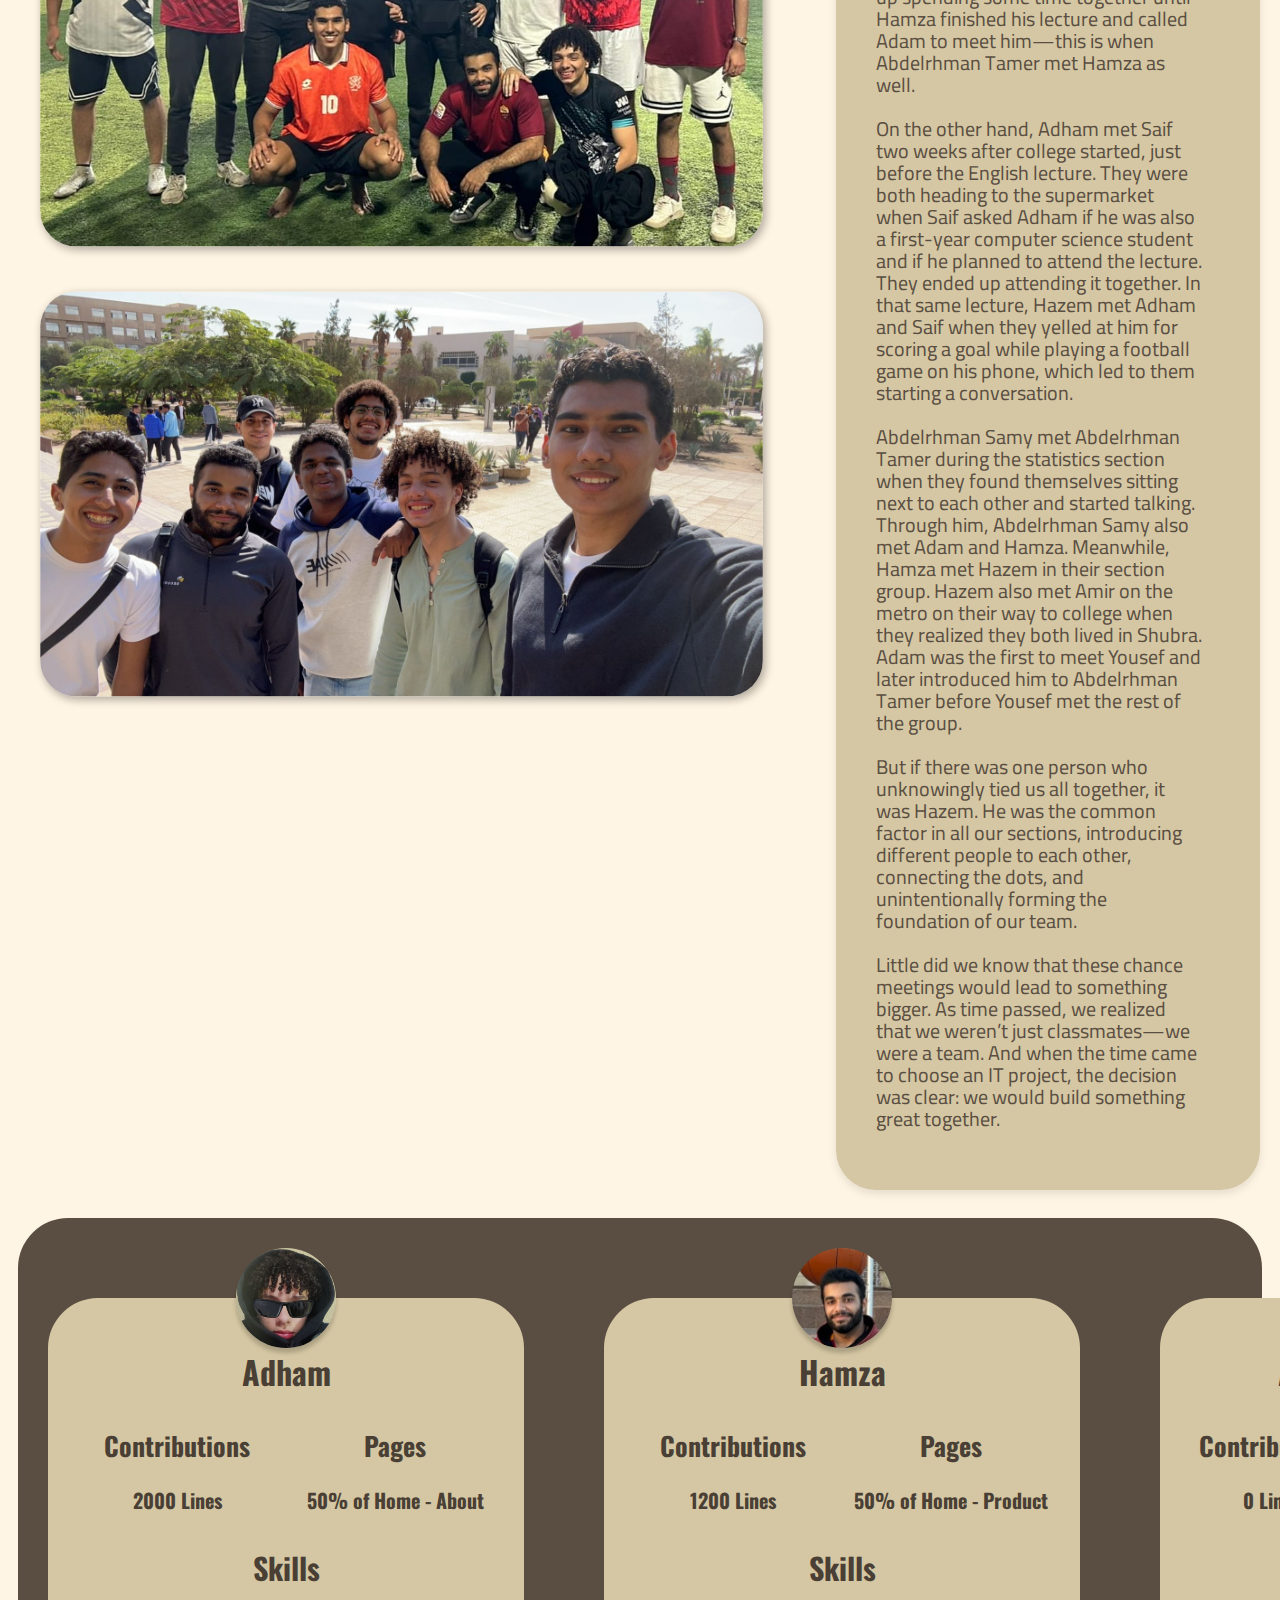
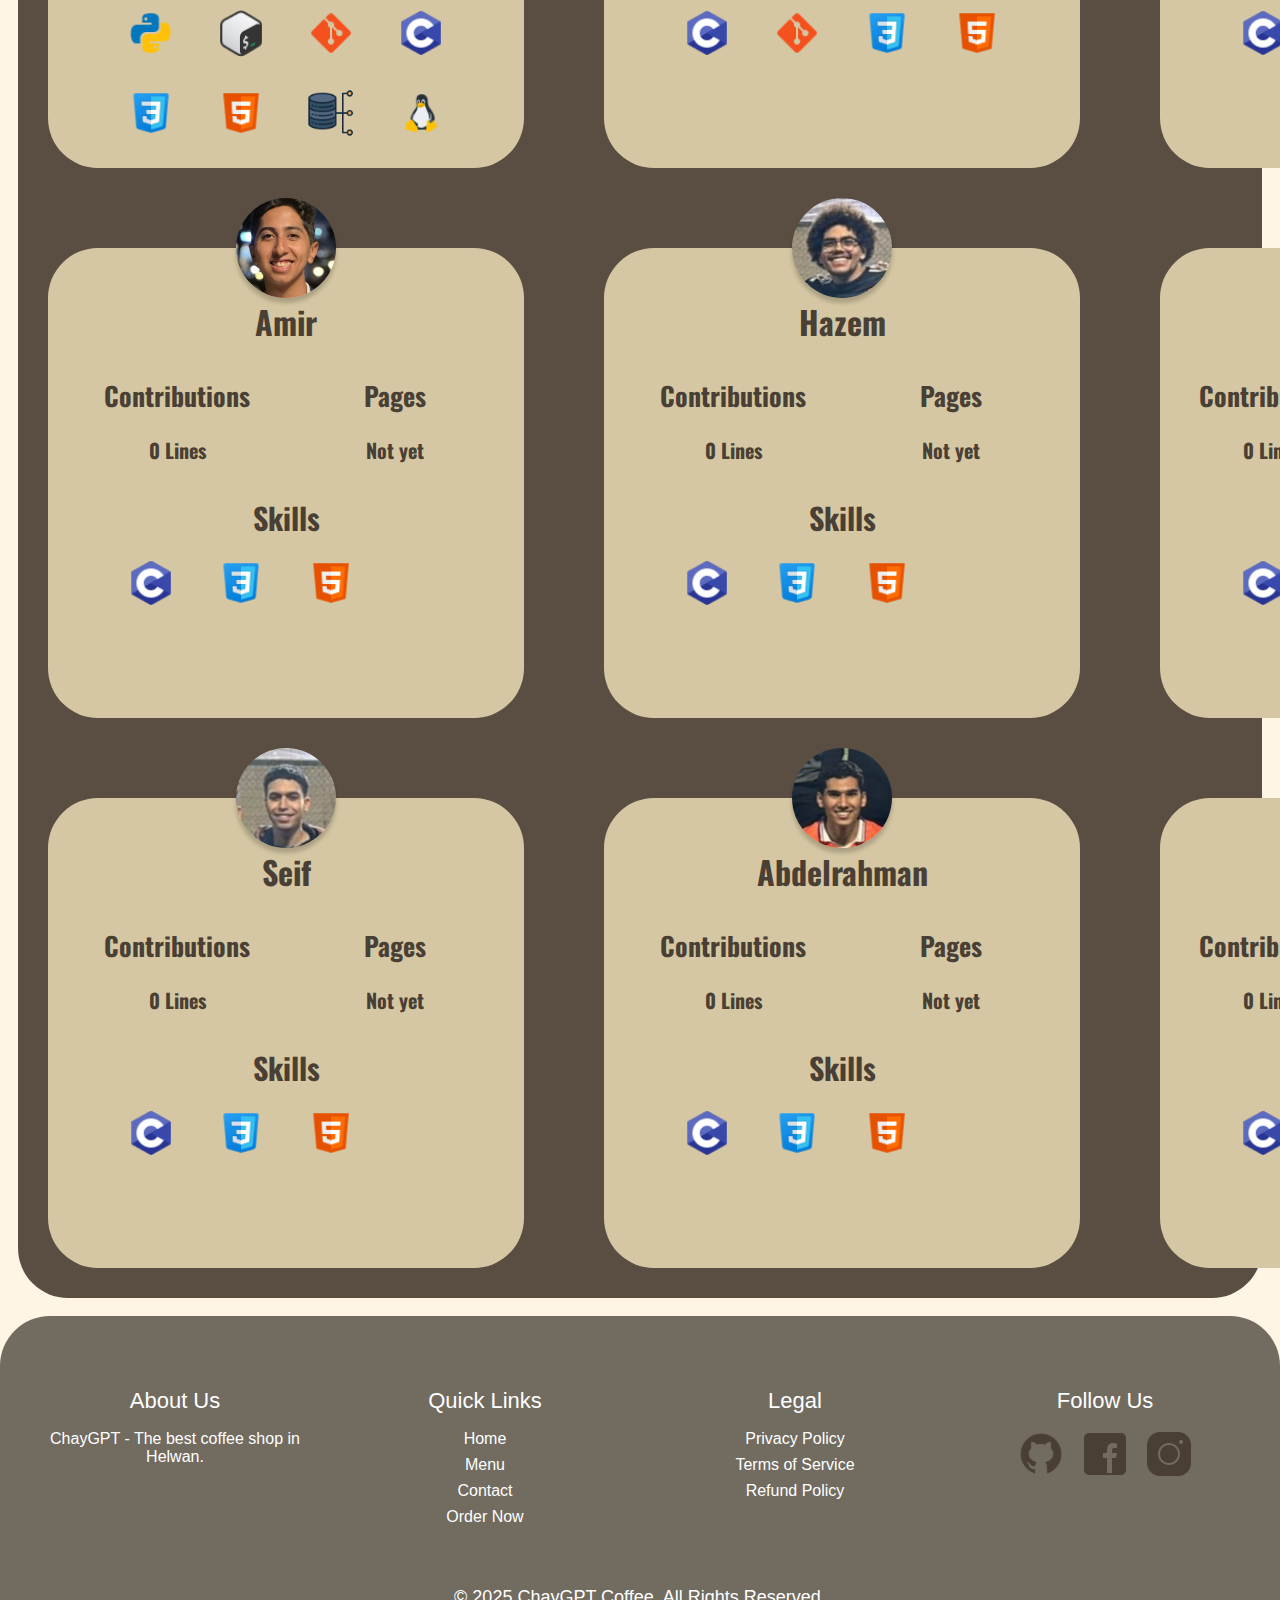
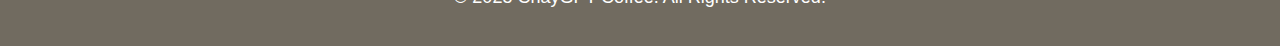
==== commit d2b47a18: "edits in the about" ====
--- a/pages/about/about.html
+++ b/pages/about/about.html
@@ -63,10 +63,11 @@
     </div>
 </main>
 
+
 <main>
     <div class="devs-container">
         <div class="dev">
-            <img src="/images/adham.jpg" alt="adham">
+            <img src="../../images/adham.jpg" alt="adham">
             <h1>Adham</h1>
 
             <div class="dev-content">
@@ -74,45 +75,44 @@
                 <h2>Pages</h2>
             </div>
             <div class="dev-content">
+                <h3>2000 Lines</h3>
+                <h3>50% of Home - About</h3>
+            </div>
+            <p>Skills</p>
+            <div class="skills">
+                    <img src="../../images/python.png">
+                    <img src="../../images/bash.png">
+                    <img src="../../images/git.png">
+                    <img src="../../images/c.png">
+                    <img src="../../images/css.png">
+                    <img src="../../images/html.png">
+                    <img src="../../images/data-structure.png">
+                    <img src="../../images/linux.png">
+            </div>
+        </div>
+
+        <div class="dev">
+            <img src="../../images/hamza.jpg" alt="adham">
+            <h1>Hamza</h1>
+            <div class="dev-content">
+                <h2>Contributions</h2>
+                <h2>Pages</h2>
+            </div>
+            <div class="dev-content">
                 <h3>1200 Lines</h3>
-                <h3>50% of Home - Info</h3>
-            </div>
-            <p>Skills</p>
-            <div class="skills">
-                    <img src="/images/python.png">
-                    <img src="/images/bash.png">
-                    <img src="/images/git.png">
-                    <img src="/images/c.png">
-                    <img src="/images/css.png">
-                    <img src="/images/html.png">
-                    <img src="/images/data-structure.png">
-                    <img src="/images/linux.png">
-            </div>
-        </div>
-
-        <div class="dev">
-            <img src="/images/hamza.jpg" alt="adham">
-            <h1>Hamza</h1>
-            <div class="dev-content">
-                <h2>Contributions</h2>
-                <h2>Pages</h2>
-            </div>
-            <div class="dev-content">
-                <h3>800 Lines</h3>
                 <h3>50% of Home - Product</h3>
             </div>
             <p>Skills</p>
             <div class="skills">
-                    <img src="/images/c.png">
-                    <img src="/images/git.png">
-                    <img src="/images/css.png">
-                    <img src="/images/html.png">
-                    <img src="/images/linux.png">
-            </div>
-        </div>
-
-        <div class="dev">
-            <img src="/images/abdo1.jpg" alt="adham">
+                    <img src="../../images/c.png">
+                    <img src="../../images/git.png">
+                    <img src="../../images/css.png">
+                    <img src="../../images/html.png">
+            </div>
+        </div>
+
+        <div class="dev">
+            <img src="../../images/abdo1.jpg" alt="adham">
             <h1>Abdelrahman</h1>
             <div class="dev-content">
                 <h2>Contributions</h2>
@@ -124,14 +124,14 @@
             </div>
             <p>Skills</p>
             <div class="skills">
-                    <img src="/images/c.png">
-                    <img src="/images/css.png">
-                    <img src="/images/html.png">
-            </div>
-        </div>
-
-        <div class="dev">
-            <img src="/images/amir.jpg" alt="adham">
+                    <img src="../../images/c.png">
+                    <img src="../../images/css.png">
+                    <img src="../../images/html.png">
+            </div>
+        </div>
+
+        <div class="dev">
+            <img src="../../images/amir.jpg" alt="adham">
             <h1>Amir</h1>
             <div class="dev-content">
                 <h2>Contributions</h2>
@@ -143,14 +143,14 @@
             </div>
             <p>Skills</p>
             <div class="skills">
-                    <img src="/images/c.png">
-                    <img src="/images/css.png">
-                    <img src="/images/html.png">
-            </div>
-        </div>
-
-        <div class="dev">
-            <img src="/images/hazem.jpg" alt="adham">
+                <img src="../../images/c.png">
+                <img src="../../images/css.png">
+                <img src="../../images/html.png">
+            </div>
+        </div>
+
+        <div class="dev">
+            <img src="../../images/hazem.jpg" alt="adham">
             <h1>Hazem</h1>
             <div class="dev-content">
                 <h2>Contributions</h2>
@@ -162,14 +162,14 @@
             </div>
             <p>Skills</p>
             <div class="skills">
-                    <img src="/images/c.png">
-                    <img src="/images/css.png">
-                    <img src="/images/html.png">
-            </div>
-        </div>
-
-        <div class="dev">
-            <img src="/images/joe.jpg" alt="adham">
+                <img src="../../images/c.png">
+                <img src="../../images/css.png">
+                <img src="../../images/html.png">
+            </div>
+        </div>
+
+        <div class="dev">
+            <img src="../../images/joe.jpg" alt="adham">
             <h1>Youssef</h1>
             <div class="dev-content">
                 <h2>Contributions</h2>
@@ -181,14 +181,14 @@
             </div>
             <p>Skills</p>
             <div class="skills">
-                    <img src="/images/c.png">
-                    <img src="/images/css.png">
-                    <img src="/images/html.png">
-            </div>
-        </div>
-
-        <div class="dev">
-            <img src="/images/seif.jpg" alt="adham">
+                    <img src="../../images/c.png">
+                    <img src="../../images/css.png">
+                    <img src="../../images/html.png">
+            </div>
+        </div>
+
+        <div class="dev">
+            <img src="../../images/seif.jpg" alt="adham">
             <h1>Seif</h1>
             <div class="dev-content">
                 <h2>Contributions</h2>
@@ -200,14 +200,14 @@
             </div>
             <p>Skills</p>
             <div class="skills">
-                    <img src="/images/c.png">
-                    <img src="/images/css.png">
-                    <img src="/images/html.png">
-            </div>
-        </div>
-
-        <div class="dev">
-            <img src="/images/abdoo.jpg" alt="adham">
+                <img src="../../images/c.png">
+                <img src="../../images/css.png">
+                <img src="../../images/html.png">
+            </div>
+        </div>
+
+        <div class="dev">
+            <img src="../../images/abdoo.jpg" alt="adham">
             <h1>Abdelrahman</h1>
             <div class="dev-content">
                 <h2>Contributions</h2>
@@ -219,14 +219,14 @@
             </div>
             <p>Skills</p>
             <div class="skills">
-                    <img src="/images/c.png">
-                    <img src="/images/css.png">
-                    <img src="/images/html.png">
-            </div>
-        </div>
-
-        <div class="dev">
-            <img src="/images/adam.jpg" alt="adham">
+                <img src="../../images/c.png">
+                <img src="../../images/css.png">
+                <img src="../../images/html.png">
+            </div>
+        </div>
+
+        <div class="dev">
+            <img src="../../images/adam.jpg" alt="adham">
             <h1>Adam</h1>
             <div class="dev-content">
                 <h2>Contributions</h2>
@@ -238,9 +238,9 @@
             </div>
             <p>Skills</p>
             <div class="skills">
-                    <img src="/images/c.png">
-                    <img src="/images/css.png">
-                    <img src="/images/html.png">
+                <img src="../../images/c.png">
+                <img src="../../images/css.png">
+                <img src="../../images/html.png">
             </div>
         </div>
     </div>
--- a/pages/about/about.css
+++ b/pages/about/about.css
@@ -246,6 +246,7 @@
     padding: 20px;
 }
 
+
 .footer-section {
     flex: 1;
     min-width: 200px;
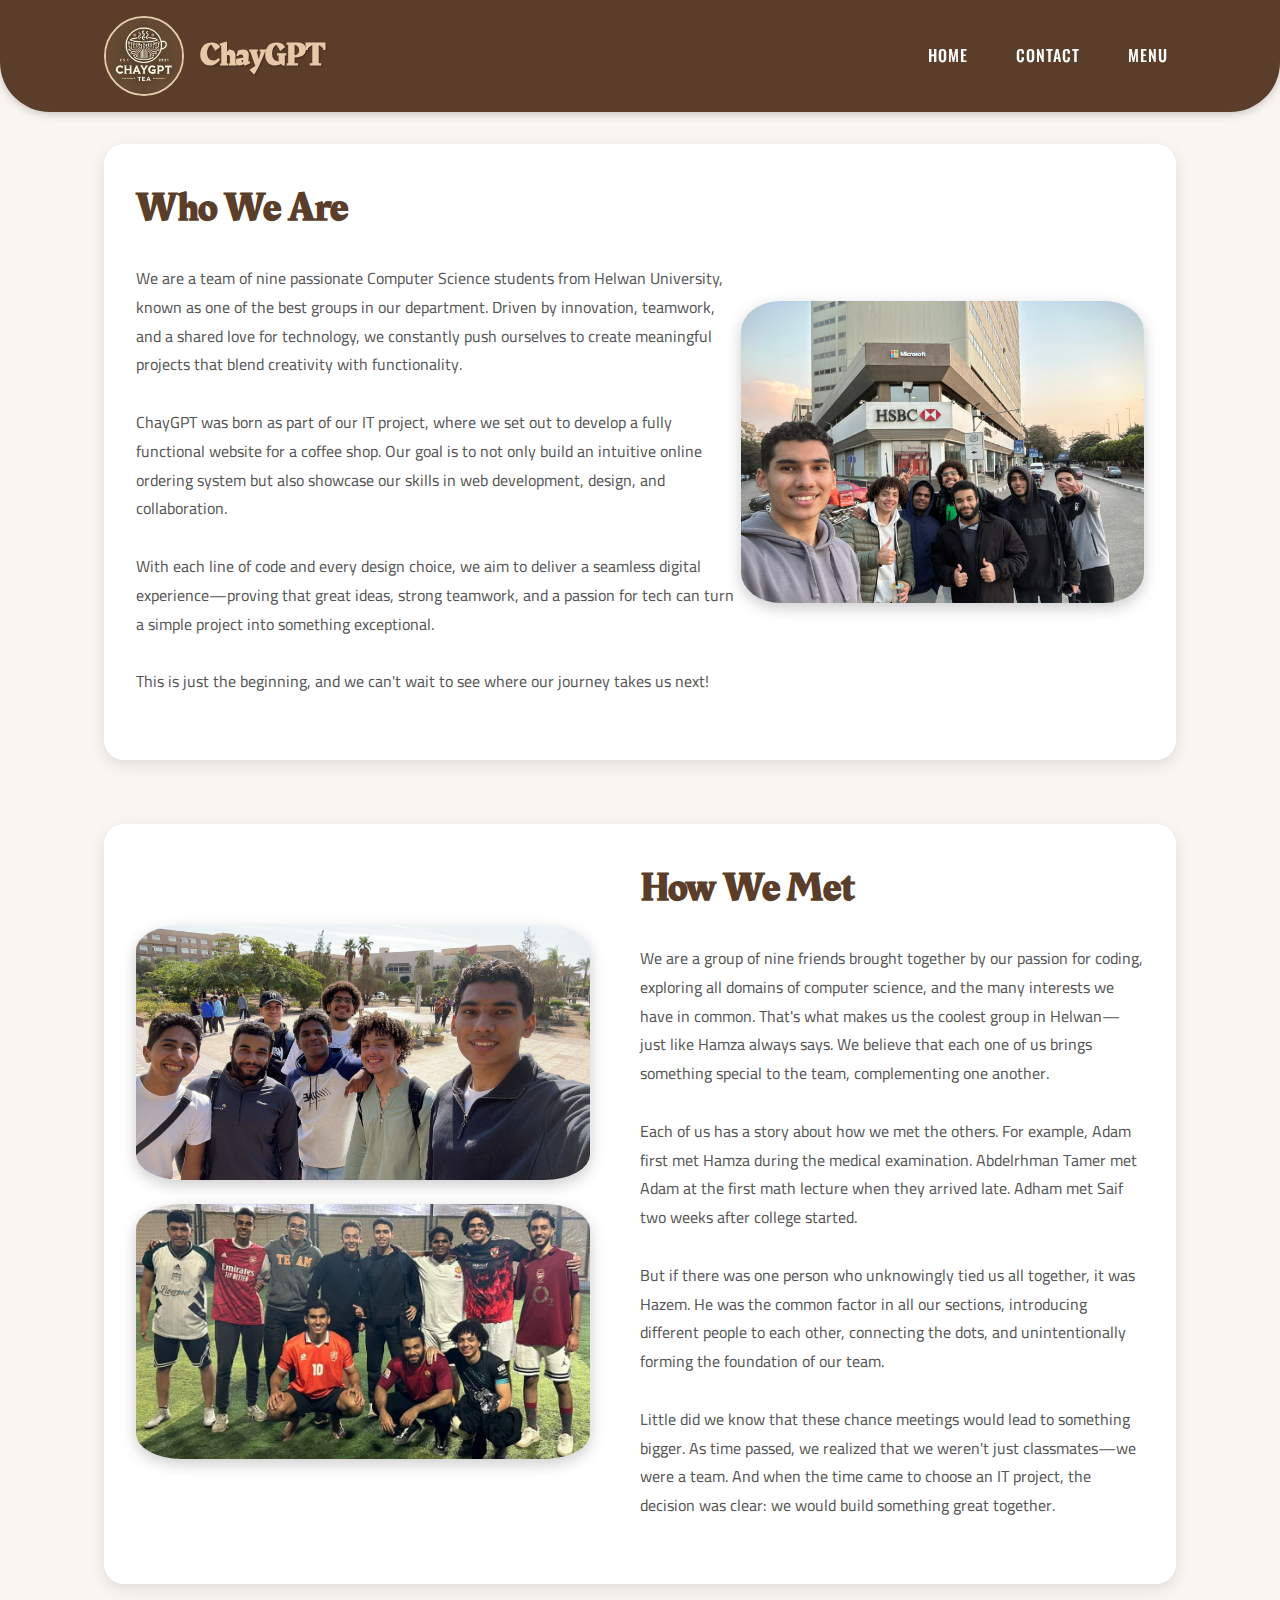
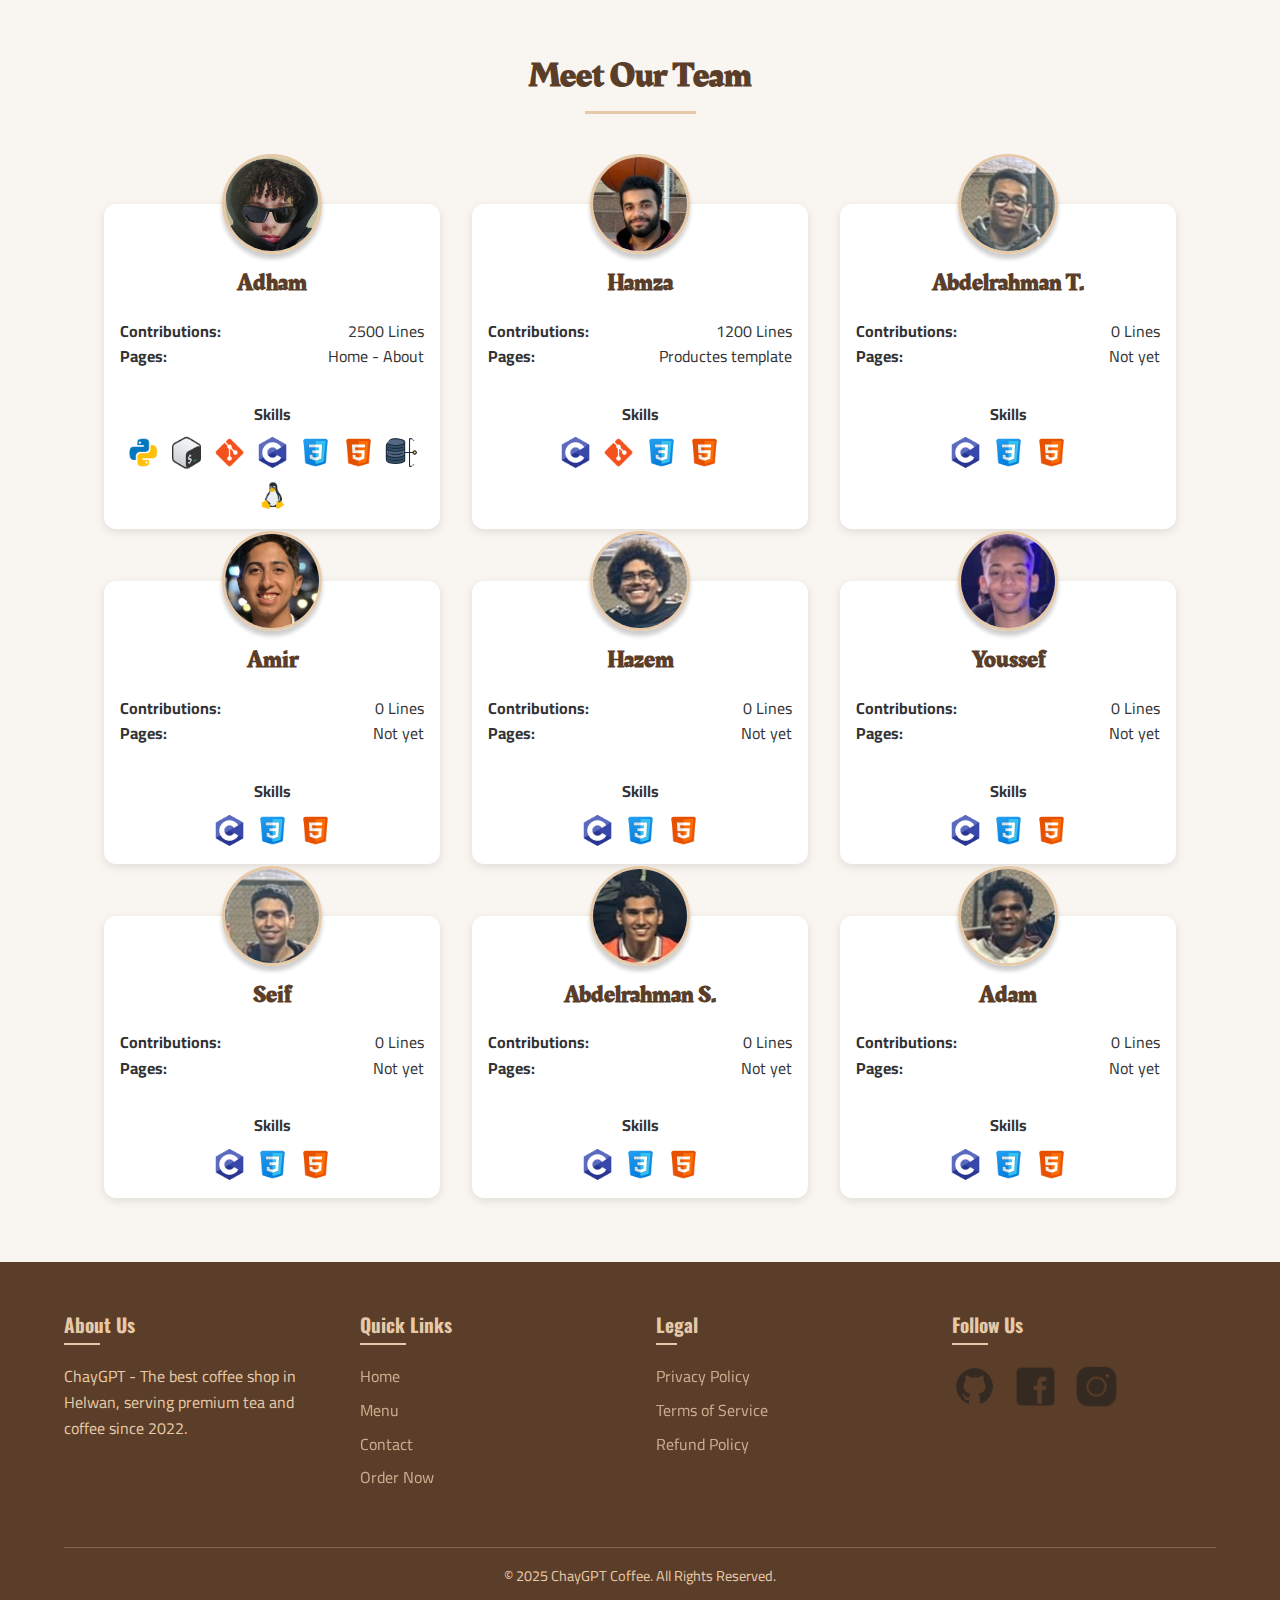
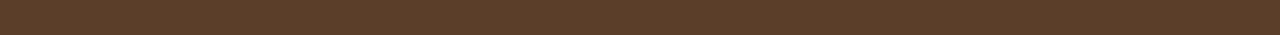
==== commit 11cf1084: "oh shit i am too good again" ====
--- a/pages/about/about.html
+++ b/pages/about/about.html
@@ -2,285 +2,273 @@
 <html lang="en">
 <head>
     <meta charset="UTF-8">
-    <title>ChayGPT</title>
-    <link rel="stylesheet" href="../../pages/about/about.css">
+    <meta name="viewport" content="width=device-width, initial-scale=1.0">
+    <meta name="description" content="ChayGPT - About our premium tea and coffee shop in Helwan">
+    <meta name="keywords" content="tea, coffee, premium tea, arabic coffee, Helwan, cafe, about">
+    <meta name="author" content="ChayGPT">
+    <title>About Us - ChayGPT</title>
+    <link rel="stylesheet" href="about.css">
     <link rel="preconnect" href="https://fonts.googleapis.com">
     <link rel="preconnect" href="https://fonts.gstatic.com" crossorigin>
-    <link href="https://fonts.googleapis.com/css2?family=Cairo:wght@200..1000&display=swap" rel="stylesheet">
-    <link rel="preconnect" href="https://fonts.googleapis.com">
-    <link rel="preconnect" href="https://fonts.gstatic.com" crossorigin>
-    <link href="https://fonts.googleapis.com/css2?family=Cairo:wght@200..1000&family=Oswald:wght@200..700&display=swap" rel="stylesheet">
+    <link href="https://fonts.googleapis.com/css2?family=Cairo:wght@200..1000&family=Oswald:wght@200..700&family=Rakkas&display=swap" rel="stylesheet">
+    <link rel="icon" href="../../images/chaygpt-logo.jpg" type="image/jpg">
 </head>
 <body>
-    
-
-<header>
-    <nav>
-        <div class="main-logo">
-            <img src="../../images/chaygpt-logo.jpg" >
-        </div>
-        <p class="brand-name">ChayGPT</p>
-        <ul class="nav-links">
-            <li class="links"><a href="../../index.html">Home</a></li>
-            <li class="links"><a href="/pages/contact/contact.html">Contact</a></li>
-            <li class="links"><a href="/pages/menu/menu.html">menu</a></li>
-        </ul>
-    </nav>
-</header>
-
-<main class="main-container">
-    <div class="main-content">
-        <h1 class="welcome-message" >WHO ARE WE...</h1>
-        <p class="main-content-text"> We are a team of nine passionate Computer Science students from Helwan University, known as one of the best groups in our department. Driven by innovation, teamwork, and a shared love for technology, we constantly push ourselves to create meaningful projects that blend creativity with functionality.
-            <br> <br>
-            ChayGPT was born as part of our IT project, where we set out to develop a fully functional website for a coffee shop. Our goal is to not only build an intuitive online ordering system but also showcase our skills in web development, design, and collaboration.
-            <br> <br>
-            With each line of code and every design choice, we aim to deliver a seamless digital experience—proving that great ideas, strong teamwork, and a passion for tech can turn a simple project into something exceptional.
-            <br> <br>
-            This is just the beginning, and we can’t wait to see where our journey takes us next!</p>
-    </div>
-    <img class="floating-image" src="../../images/group-photo.jpg" >
-</main>
-
-<main class="main-container">
-    <div class="main-images">
-        <img class="floating-image" src="../../images/group-image2.jpg" style="height: 450px;">
-        <img class="floating-image" src="../../images/group-photo1.jpg" style="height: 450px;">
-    </div>
-    <div class="main-content">
-        <h1 class="welcome-message"> How we meet</h1>
-        <p class="main-content-text">We are a group of nine friends brought together by our passion for coding, exploring all domains of computer science, and the many interests we have in common. That’s what makes us the coolest group in Helwan—just like Hamza always says. We believe that each one of us brings something special to the team, complementing one another. Our group consists of: Abdelrhman Tamer, Abdelrhman Samy, Amir, Adham, Adam, Hamza, Hazem, Saif, and Yousef.
-            <br><br>
-            Each of us has a story about how we met the others. For example, Adam first met Hamza during the medical examination. Abdelrhman Tamer met Adam at the first math lecture when they arrived late, only to find the lecture hall door closed. They ended up spending some time together until Hamza finished his lecture and called Adam to meet him—this is when Abdelrhman Tamer met Hamza as well.
-            <br><br>
-            On the other hand, Adham met Saif two weeks after college started, just before the English lecture. They were both heading to the supermarket when Saif asked Adham if he was also a first-year computer science student and if he planned to attend the lecture. They ended up attending it together. In that same lecture, Hazem met Adham and Saif when they yelled at him for scoring a goal while playing a football game on his phone, which led to them starting a conversation.
-            <br><br>
-            Abdelrhman Samy met Abdelrhman Tamer during the statistics section when they found themselves sitting next to each other and started talking. Through him, Abdelrhman Samy also met Adam and Hamza. Meanwhile, Hamza met Hazem in their section group. Hazem also met Amir on the metro on their way to college when they realized they both lived in Shubra. Adam was the first to meet Yousef and later introduced him to Abdelrhman Tamer before Yousef met the rest of the group.
-            <br><br>
-            But if there was one person who unknowingly tied us all together, it was Hazem. He was the common factor in all our sections, introducing different people to each other, connecting the dots, and unintentionally forming the foundation of our team.
-            <br><br>
-            Little did we know that these chance meetings would lead to something bigger. As time passed, we realized that we weren’t just classmates—we were a team. And when the time came to choose an IT project, the decision was clear: we would build something great together.</p>
-    </div>
-</main>
-
-
-<main>
-    <div class="devs-container">
-        <div class="dev">
-            <img src="../../images/adham.jpg" alt="adham">
-            <h1>Adham</h1>
-
-            <div class="dev-content">
-                <h2>Contributions</h2>
-                <h2>Pages</h2>
-            </div>
-            <div class="dev-content">
-                <h3>2000 Lines</h3>
-                <h3>50% of Home - About</h3>
-            </div>
-            <p>Skills</p>
-            <div class="skills">
-                    <img src="../../images/python.png">
-                    <img src="../../images/bash.png">
-                    <img src="../../images/git.png">
-                    <img src="../../images/c.png">
-                    <img src="../../images/css.png">
-                    <img src="../../images/html.png">
-                    <img src="../../images/data-structure.png">
-                    <img src="../../images/linux.png">
-            </div>
-        </div>
-
-        <div class="dev">
-            <img src="../../images/hamza.jpg" alt="adham">
-            <h1>Hamza</h1>
-            <div class="dev-content">
-                <h2>Contributions</h2>
-                <h2>Pages</h2>
-            </div>
-            <div class="dev-content">
-                <h3>1200 Lines</h3>
-                <h3>50% of Home - Product</h3>
-            </div>
-            <p>Skills</p>
-            <div class="skills">
-                    <img src="../../images/c.png">
-                    <img src="../../images/git.png">
-                    <img src="../../images/css.png">
-                    <img src="../../images/html.png">
-            </div>
-        </div>
-
-        <div class="dev">
-            <img src="../../images/abdo1.jpg" alt="adham">
-            <h1>Abdelrahman</h1>
-            <div class="dev-content">
-                <h2>Contributions</h2>
-                <h2>Pages</h2>
-            </div>
-            <div class="dev-content">
-                <h3>0 Lines</h3>
-                <h3>Not yet</h3>
-            </div>
-            <p>Skills</p>
-            <div class="skills">
-                    <img src="../../images/c.png">
-                    <img src="../../images/css.png">
-                    <img src="../../images/html.png">
-            </div>
-        </div>
-
-        <div class="dev">
-            <img src="../../images/amir.jpg" alt="adham">
-            <h1>Amir</h1>
-            <div class="dev-content">
-                <h2>Contributions</h2>
-                <h2>Pages</h2>
-            </div>
-            <div class="dev-content">
-                <h3>0 Lines</h3>
-                <h3>Not yet</h3>
-            </div>
-            <p>Skills</p>
-            <div class="skills">
-                <img src="../../images/c.png">
-                <img src="../../images/css.png">
-                <img src="../../images/html.png">
-            </div>
-        </div>
-
-        <div class="dev">
-            <img src="../../images/hazem.jpg" alt="adham">
-            <h1>Hazem</h1>
-            <div class="dev-content">
-                <h2>Contributions</h2>
-                <h2>Pages</h2>
-            </div>
-            <div class="dev-content">
-                <h3>0 Lines</h3>
-                <h3>Not yet</h3>
-            </div>
-            <p>Skills</p>
-            <div class="skills">
-                <img src="../../images/c.png">
-                <img src="../../images/css.png">
-                <img src="../../images/html.png">
-            </div>
-        </div>
-
-        <div class="dev">
-            <img src="../../images/joe.jpg" alt="adham">
-            <h1>Youssef</h1>
-            <div class="dev-content">
-                <h2>Contributions</h2>
-                <h2>Pages</h2>
-            </div>
-            <div class="dev-content">
-                <h3>0 Lines</h3>
-                <h3>Not yet</h3>
-            </div>
-            <p>Skills</p>
-            <div class="skills">
-                    <img src="../../images/c.png">
-                    <img src="../../images/css.png">
-                    <img src="../../images/html.png">
-            </div>
-        </div>
-
-        <div class="dev">
-            <img src="../../images/seif.jpg" alt="adham">
-            <h1>Seif</h1>
-            <div class="dev-content">
-                <h2>Contributions</h2>
-                <h2>Pages</h2>
-            </div>
-            <div class="dev-content">
-                <h3>0 Lines</h3>
-                <h3>Not yet</h3>
-            </div>
-            <p>Skills</p>
-            <div class="skills">
-                <img src="../../images/c.png">
-                <img src="../../images/css.png">
-                <img src="../../images/html.png">
-            </div>
-        </div>
-
-        <div class="dev">
-            <img src="../../images/abdoo.jpg" alt="adham">
-            <h1>Abdelrahman</h1>
-            <div class="dev-content">
-                <h2>Contributions</h2>
-                <h2>Pages</h2>
-            </div>
-            <div class="dev-content">
-                <h3>0 Lines</h3>
-                <h3>Not yet</h3>
-            </div>
-            <p>Skills</p>
-            <div class="skills">
-                <img src="../../images/c.png">
-                <img src="../../images/css.png">
-                <img src="../../images/html.png">
-            </div>
-        </div>
-
-        <div class="dev">
-            <img src="../../images/adam.jpg" alt="adham">
-            <h1>Adam</h1>
-            <div class="dev-content">
-                <h2>Contributions</h2>
-                <h2>Pages</h2>
-            </div>
-            <div class="dev-content">
-                <h3>0 Lines</h3>
-                <h3>Not yet</h3>
-            </div>
-            <p>Skills</p>
-            <div class="skills">
-                <img src="../../images/c.png">
-                <img src="../../images/css.png">
-                <img src="../../images/html.png">
-            </div>
-        </div>
-    </div>
-</main>
-
-<footer>
-    <div class="footer-container">
-        <div class="footer-section">
-            <h3>About Us</h3>
-            <p>ChayGPT - The best coffee shop in Helwan.</p>
-        </div>
-        <div class="footer-section">
-            <h3>Quick Links</h3>
-            <ul>
-                <li><a href="/index.html">Home</a></li>
-                <li><a href="/pages/menu/menu.html">Menu</a></li>
-                <li><a href="/pages/contact/contact.html">Contact</a></li>
-                <li><a href="/pages/menu/menu.html">Order Now</a></li>
+    <header>
+        <nav>
+            <div class="main-logo">
+                <img src="../../images/chaygpt-logo.jpg" alt="ChayGPT Logo">
+            </div>
+            <h1 class="brand-name">ChayGPT</h1>
+            <ul class="nav-links">
+                <li class="links"><a href="../../index.html">Home</a></li>
+                <li class="links"><a href="../contact/contact.html">Contact</a></li>
+                <li class="links"><a href="../menu/menu.html">Menu</a></li>
             </ul>
-        </div>
-        <div class="footer-section">
-            <h3>Legal</h3>
-            <ul>
-                <li><a href="#">Privacy Policy</a></li>
-                <li><a href="#">Terms of Service</a></li>
-                <li><a href="#">Refund Policy</a></li>
-            </ul>
-        </div>
-        <div class="footer-section">
-            <h3>Follow Us</h3>
-            <div class="social-links">
-                <a href="https://github.com/ADHAM-KHAIRY/chaygpt.github.io" target ="_blank"> <img src="../../images/github-icon.png" alt="Github"> </a>
-                <a href="https://www.facebook.com/" target ="_blank"> <img src="../../images/facebook-icon.png" alt="Facebook"> </a>
-                <a href="https://www.instagram.com/" target ="_blank"> <img src="../../images/instagram-icon.png" alt="Instagram"> </a>
-            </div>
-        </div>
-    </div>
-    <p class="copyright">© 2025 ChayGPT Coffee. All Rights Reserved.</p>
-</footer>
-
-
+        </nav>
+    </header>
+
+    <main>
+        <section class="about-section">
+            <div class="about-content">
+                <h2 class="about-title">Who We Are</h2>
+                <p class="about-text">
+                    We are a team of nine passionate Computer Science students from Helwan University, known as one of the best groups in our department. Driven by innovation, teamwork, and a shared love for technology, we constantly push ourselves to create meaningful projects that blend creativity with functionality.
+                    <br><br>
+                    ChayGPT was born as part of our IT project, where we set out to develop a fully functional website for a coffee shop. Our goal is to not only build an intuitive online ordering system but also showcase our skills in web development, design, and collaboration.
+                    <br><br>
+                    With each line of code and every design choice, we aim to deliver a seamless digital experience—proving that great ideas, strong teamwork, and a passion for tech can turn a simple project into something exceptional.
+                    <br><br>
+                    This is just the beginning, and we can't wait to see where our journey takes us next!
+                </p>
+            </div>
+            <img class="about-image" src="../../images/group-photo.jpg" alt="The ChayGPT Team">
+        </section>
+
+        <section class="about-section">
+            <div class="image-container">
+                <img class="about-image" src="../../images/group-photo1.jpg" alt="The ChayGPT Team">
+                <img class="about-image" src="../../images/group-image2.jpg" alt="The ChayGPT Team">
+            </div>
+            <div class="about-content">
+                <h2 class="about-title">How We Met</h2>
+                <p class="about-text">
+                    We are a group of nine friends brought together by our passion for coding, exploring all domains of computer science, and the many interests we have in common. That's what makes us the coolest group in Helwan—just like Hamza always says. We believe that each one of us brings something special to the team, complementing one another.
+                    <br><br>
+                    Each of us has a story about how we met the others. For example, Adam first met Hamza during the medical examination. Abdelrhman Tamer met Adam at the first math lecture when they arrived late. Adham met Saif two weeks after college started.
+                    <br><br>
+                    But if there was one person who unknowingly tied us all together, it was Hazem. He was the common factor in all our sections, introducing different people to each other, connecting the dots, and unintentionally forming the foundation of our team.
+                    <br><br>
+                    Little did we know that these chance meetings would lead to something bigger. As time passed, we realized that we weren't just classmates—we were a team. And when the time came to choose an IT project, the decision was clear: we would build something great together.
+                </p>
+            </div>
+        </section>
+
+        <section class="team-section">
+            <h2 class="team-title">Meet Our Team</h2>
+            
+            <div class="team-grid">
+                <div class="team-member">
+                    <img src="../../images/adham.jpg" alt="Adham">
+                    <h3>Adham</h3>
+                    <div class="member-details">
+                        <p class="member-label">Contributions:</p>
+                        <p class="member-value">2500 Lines</p>
+                        <p class="member-label">Pages:</p>
+                        <p class="member-value">Home - About</p>
+                    </div>
+                    <p class="skills-title">Skills</p>
+                    <div class="skills-grid">
+                        <img src="../../images/python.png" alt="Python">
+                        <img src="../../images/bash.png" alt="Bash">
+                        <img src="../../images/git.png" alt="Git">
+                        <img src="../../images/c.png" alt="C">
+                        <img src="../../images/css.png" alt="CSS">
+                        <img src="../../images/html.png" alt="HTML">
+                        <img src="../../images/data-structure.png" alt="Data Structure">
+                        <img src="../../images/linux.png" alt="Linux">
+                    </div>
+                </div>
+
+                <div class="team-member">
+                    <img src="../../images/hamza.jpg" alt="Hamza">
+                    <h3>Hamza</h3>
+                    <div class="member-details">
+                        <p class="member-label">Contributions:</p>
+                        <p class="member-value">1200 Lines</p>
+                        <p class="member-label">Pages:</p>
+                        <p class="member-value">Productes template</p>
+                    </div>
+                    <p class="skills-title">Skills</p>
+                    <div class="skills-grid">
+                        <img src="../../images/c.png" alt="C">
+                        <img src="../../images/git.png" alt="Git">
+                        <img src="../../images/css.png" alt="CSS">
+                        <img src="../../images/html.png" alt="HTML">
+                    </div>
+                </div>
+
+                <div class="team-member">
+                    <img src="../../images/abdo1.jpg" alt="Abdelrahman">
+                    <h3>Abdelrahman T.</h3>
+                    <div class="member-details">
+                        <p class="member-label">Contributions:</p>
+                        <p class="member-value">0 Lines</p>
+                        <p class="member-label">Pages:</p>
+                        <p class="member-value">Not yet</p>
+                    </div>
+                    <p class="skills-title">Skills</p>
+                    <div class="skills-grid">
+                        <img src="../../images/c.png" alt="C">
+                        <img src="../../images/css.png" alt="CSS">
+                        <img src="../../images/html.png" alt="HTML">
+                    </div>
+                </div>
+
+                <div class="team-member">
+                    <img src="../../images/amir.jpg" alt="Amir">
+                    <h3>Amir</h3>
+                    <div class="member-details">
+                        <p class="member-label">Contributions:</p>
+                        <p class="member-value">0 Lines</p>
+                        <p class="member-label">Pages:</p>
+                        <p class="member-value">Not yet</p>
+                    </div>
+                    <p class="skills-title">Skills</p>
+                    <div class="skills-grid">
+                        <img src="../../images/c.png" alt="C">
+                        <img src="../../images/css.png" alt="CSS">
+                        <img src="../../images/html.png" alt="HTML">
+                    </div>
+                </div>
+
+                <div class="team-member">
+                    <img src="../../images/hazem.jpg" alt="Hazem">
+                    <h3>Hazem</h3>
+                    <div class="member-details">
+                        <p class="member-label">Contributions:</p>
+                        <p class="member-value">0 Lines</p>
+                        <p class="member-label">Pages:</p>
+                        <p class="member-value">Not yet</p>
+                    </div>
+                    <p class="skills-title">Skills</p>
+                    <div class="skills-grid">
+                        <img src="../../images/c.png" alt="C">
+                        <img src="../../images/css.png" alt="CSS">
+                        <img src="../../images/html.png" alt="HTML">
+                    </div>
+                </div>
+
+                <div class="team-member">
+                    <img src="../../images/joe.jpg" alt="Youssef">
+                    <h3>Youssef</h3>
+                    <div class="member-details">
+                        <p class="member-label">Contributions:</p>
+                        <p class="member-value">0 Lines</p>
+                        <p class="member-label">Pages:</p>
+                        <p class="member-value">Not yet</p>
+                    </div>
+                    <p class="skills-title">Skills</p>
+                    <div class="skills-grid">
+                        <img src="../../images/c.png" alt="C">
+                        <img src="../../images/css.png" alt="CSS">
+                        <img src="../../images/html.png" alt="HTML">
+                    </div>
+                </div>
+
+                <div class="team-member">
+                    <img src="../../images/seif.jpg" alt="Seif">
+                    <h3>Seif</h3>
+                    <div class="member-details">
+                        <p class="member-label">Contributions:</p>
+                        <p class="member-value">0 Lines</p>
+                        <p class="member-label">Pages:</p>
+                        <p class="member-value">Not yet</p>
+                    </div>
+                    <p class="skills-title">Skills</p>
+                    <div class="skills-grid">
+                        <img src="../../images/c.png" alt="C">
+                        <img src="../../images/css.png" alt="CSS">
+                        <img src="../../images/html.png" alt="HTML">
+                    </div>
+                </div>
+
+                <div class="team-member">
+                    <img src="../../images/abdoo.jpg" alt="Abdelrahman S">
+                    <h3>Abdelrahman S.</h3>
+                    <div class="member-details">
+                        <p class="member-label">Contributions:</p>
+                        <p class="member-value">0 Lines</p>
+                        <p class="member-label">Pages:</p>
+                        <p class="member-value">Not yet</p>
+                    </div>
+                    <p class="skills-title">Skills</p>
+                    <div class="skills-grid">
+                        <img src="../../images/c.png" alt="C">
+                        <img src="../../images/css.png" alt="CSS">
+                        <img src="../../images/html.png" alt="HTML">
+                    </div>
+                </div>
+
+                <div class="team-member">
+                    <img src="../../images/adam.jpg" alt="Adam">
+                    <h3>Adam</h3>
+                    <div class="member-details">
+                        <p class="member-label">Contributions:</p>
+                        <p class="member-value">0 Lines</p>
+                        <p class="member-label">Pages:</p>
+                        <p class="member-value">Not yet</p>
+                    </div>
+                    <p class="skills-title">Skills</p>
+                    <div class="skills-grid">
+                        <img src="../../images/c.png" alt="C">
+                        <img src="../../images/css.png" alt="CSS">
+                        <img src="../../images/html.png" alt="HTML">
+                    </div>
+                </div>
+            </div>
+        </section>
+    </main>
+
+    <footer>
+        <section class="footer-container">
+            <div class="footer-section">
+                <h3>About Us</h3>
+                <p>ChayGPT - The best coffee shop in Helwan, serving premium tea and coffee since 2022.</p>
+            </div>
+            <div class="footer-section">
+                <h3>Quick Links</h3>
+                <ul>
+                    <li><a href="../../index.html">Home</a></li>
+                    <li><a href="../menu/menu.html">Menu</a></li>
+                    <li><a href="../contact/contact.html">Contact</a></li>
+                    <li><a href="../menu/menu.html">Order Now</a></li>
+                </ul>
+            </div>
+            <div class="footer-section">
+                <h3>Legal</h3>
+                <ul>
+                    <li><a href="../legal/privacy.html">Privacy Policy</a></li>
+                    <li><a href="../legal/terms.html">Terms of Service</a></li>
+                    <li><a href="../legal/refund.html">Refund Policy</a></li>
+                </ul>
+            </div>
+            <div class="footer-section">
+                <h3>Follow Us</h3>
+                <div class="social-links">
+                    <a href="https://github.com/ADHAM-KHAIRY/chaygpt.github.io" target="_blank" rel="noopener noreferrer">
+                        <img src="../../images/github-icon.png" alt="Github">
+                    </a>
+                    <a href="https://www.facebook.com/" target="_blank" rel="noopener noreferrer">
+                        <img src="../../images/facebook-icon.png" alt="Facebook">
+                    </a>
+                    <a href="https://www.instagram.com/" target="_blank" rel="noopener noreferrer">
+                        <img src="../../images/instagram-icon.png" alt="Instagram">
+                    </a>
+                </div>
+            </div>
+        </section>
+        <p class="copyright">© 2025 ChayGPT Coffee. All Rights Reserved.</p>
+    </footer>
 </body>
-</html>
+</html>--- a/pages/about/about.css
+++ b/pages/about/about.css
@@ -1,298 +1,358 @@
 /* General Styling */
-body {
+* {
     margin: 0;
     padding: 0;
-    background: #FFF5E4 ;
-    font-family: 'Arial', sans-serif;
-} 
+    box-sizing: border-box;
+}
+:root {
+    --primary-color: #5b3e29;
+    --secondary-color: #e6c9a8;
+    --dark-primary: #422b1e;
+    --text-color: #333;
+    --light-bg: #f9f5f0;
+    --white: #fff;
+}
+
+body {
+    font-family: 'Cairo', sans-serif;
+    line-height: 1.6;
+    color: var(--text-color);
+    background-color: var(--light-bg);
+}
+a {
+    text-decoration: none;
+    color: inherit;
+}
+
+ul {
+    list-style: none;
+}
+
+img {
+    max-width: 100%;
+    height: auto;
+    display: block;
+}
+.container {
+    max-width: 1200px;
+    margin: 0 auto;
+    padding: 0 5%;
+}
 /* Header Styling */
 header {
-    position: relative;
-}
+    background-color: var(--primary-color);
+    color: var(--white);
+    box-shadow: 0 2px 10px rgba(0, 0, 0, 0.2);
+    position: sticky;
+    top: 0;
+    z-index: 100;
+    border-radius: 0 0 50px 50px;
+}
+
 nav {
     display: flex;
     align-items: center;
-    justify-content: space-between;
-    padding: 10px 50px;
-    background-color: #A68D60 ;
-    border-radius: 0 0 50px 50px;
-    box-shadow: 0px 1px 3px 0.0000001px black;
-    margin-bottom: 10px;
-}
-
-.main-logo img{
-    width: 120px;
-    height: 120px;
-    border-radius: 60px;
+    padding: 1rem 5%;
+    max-width: 1200px;
+    margin: 0 auto;
+}
+
+.main-logo img {
+    width: 80px;
+    height: 80px;
+    border-radius: 50%;
+    object-fit: cover;
+    border: 2px solid var(--secondary-color);
     transition: all 0.3s ease;
 }
 .main-logo img:hover {
     transform: translatey(-3px);
     box-shadow: 0 4px 8px rgba(0, 0, 0, 0.1);
 }
-.brand-name{
-    font-family: 'Courier New', Courier, monospace;
-    font-size: 40px;
-    font-weight: 900;
-    color: #e2d5c8;
-    margin-left: 200px;
+.brand-name {
+    font-family: 'Rakkas', serif;
+    margin-left: 1rem;
+    font-size: 2rem;
+    color: var(--secondary-color);
+    text-shadow: 1px 1px 2px rgba(0, 0, 0, 0.3);
 }
 
 .nav-links {
     display: flex;
-    gap: 15px;
-    list-style: none;
-    padding: 0;
-    margin: 0;
-}
+    margin-left: auto;
+}
+
 .links {
+    margin-left: 2rem;
+    font-family: 'Oswald', sans-serif;
+    text-transform: uppercase;
+    letter-spacing: 1px;
+    font-weight: 500;
+    transition: all 0.3s ease;
+}
+
+.links a {
+    position: relative;
+    padding: 0.5rem;
+    color: var(--white);
+}
+
+.links a:after {
+    content: '';
+    position: absolute;
+    width: 0;
+    height: 2px;
+    bottom: 0;
+    left: 0;
+    background-color: var(--secondary-color);
+    transition: width 0.3s ease;
+}
+
+.links a:hover:after {
+    width: 100%;
+}
+
+/* Main about section */
+main {
+    max-width: 1200px;
+    margin: 2rem auto;
+    padding: 0 5%;
+}
+
+.about-section {
+    display: flex;
+    align-items: center;
+    margin-bottom: 4rem;
+    background-color: var(--white);
+    border-radius: 20px;
+    box-shadow: 0 5px 15px rgba(0, 0, 0, 0.1);
+    overflow: hidden;
+    padding: 2rem;
+}
+
+.about-content {
+    width: 100%;
+    padding-right: 0;
+    margin-bottom: 2rem;
+}
+
+.about-title {
+    font-family: 'Rakkas', serif;
+    font-size: 2.5rem;
+    margin-bottom: 1.5rem;
+    color: var(--primary-color);
+}
+
+.about-text {
+    line-height: 1.8;
+    color: #555;
+}
+
+.about-image {
+    width: 40%;
+    border-radius: 10%;
+    box-shadow: 0 5px 15px rgba(0, 0, 0, 0.2);
+    transition: transform 0.3s ease;
+}
+
+.about-image:hover {
+    transform: scale(1.03);
+}
+/* Image container for horizontal layout */
+.image-container {
+    display: flex;
+    flex-direction: column;
+    justify-content: space-between;
+    width: 100%;
+}
+
+.image-container .about-image {
+    width: 90%;
+    max-width: none;
+    margin-bottom: 1.5rem;
+
+}
+/* Team section */
+.team-section {
+    margin-bottom: 4rem;
+    text-align: center;
+}
+
+.team-title {
+    font-family: 'Rakkas', serif;
+    font-size: 2.2rem;
+    margin-bottom: 2rem;
+    color: var(--primary-color);
+    position: relative;
     display: inline-block;
-    padding: 10px 15px;
-    background-color: #997e64;
-    border-radius: 25px;
-    font-weight: 900;
-    font-size: larger;
-    cursor: pointer;
-    transition: 0.3s ease;
-}
-.links a {
-    text-decoration: none;
-    color: #eee;
-    display: block;
-    padding: 10px;
-    border-radius: 25px;
-}
-.links:hover {
-    background-color: #6B4F3D;
-    transform: translatey(-3px);
-    box-shadow: 0 4px 8px rgba(0, 0, 0, 0.1);
-    
-}
-/* Main Section */
-.main-container {
-    display: flex;
-    align-items: center; 
-    justify-content: center; 
-    gap: 1%; 
-    width: 100%;
-} 
-
-.welcome-message {
-    font-size: 48px;
-    font-weight: 700;
-    font-family: "oswald", sans-serif;
-    color: #4A3F35;
-}
-.main-content-text {
-    font-family: "cairo";
-    line-height: 1.1;
-    font-weight: 400;
-    color: #5A4E42;
-    max-width: 95%;
-}
-.main-content {
-    flex: 3;
-    padding: 40px ;
-    margin: 10px 20px 10px 20px ;
-    font-size: 20px;
-    border-radius: 40px ;
-    background-color: #D5C7A3;
-    text-align: left;
-    box-shadow: 0 4px 8px rgba(0, 0, 0, 0.1);
-}
-/*Image Styling*/
-.main-images{
-    display: flex;
-    flex-direction: column;
-}
-.floating-image {
-    width: auto; 
-    height: 550px;
-    transform: scale(.9);
-    border-radius: 40px;
-    box-shadow: 3px 3px 10px rgba(0, 0, 0, 0.3);
-    object-fit: cover;
-    transition: transform 0.3s ease, box-shadow 0.3s ease;
-}
-.floating-image:hover {
-    transform: scale(.92);
-    box-shadow: 5px 5px 15px rgba(0, 0, 0, 0.3);
-}
-/*DEVS*/
-.devs-container{
+}
+
+.team-title:after {
+    content: '';
+    position: absolute;
+    width: 50%;
+    height: 3px;
+    background-color: var(--secondary-color);
+    bottom: -10px;
+    left: 25%;
+}
+
+.team-grid {
     display: grid;
-    background-color: #5A4E42;
-    margin: 18px;
-    border-radius: 50px;
-    grid-template-columns: repeat(3, 1fr);
-    gap: 80px;
-    padding: 30px;
-    padding-top: 80px;
-}
-
-.dev{
-    background-color: #D5C7A3;
-    border-radius: 50px;
-    display: flex;
-    align-items: center;
-    justify-content: flex-start;
-    flex-direction: column;
-    padding: 20px;
-    height: 400px;
-    position: relative; 
-    overflow: visible;
-    padding-top: 50px;
-    transition: 0.5s;
-}
-.dev:hover {
-    transform: translatey(-15px);
-    box-shadow: 0 10px 20px rgba(0, 0, 0, 0.9);
-}
-.dev-content {
-    display: grid;
-    width: 100%;
-    grid-template-columns: 1fr 1fr;
-    padding: 10px 20px;
-}
-.dev-left {
-    text-align: left;
-}
-
-.dev-right {
-    text-align: right;
-}
-.dev > img{
+    grid-template-columns: repeat(auto-fill, minmax(280px, 1fr));
+    gap: 2rem;
+    margin-top: 3rem;
+}
+
+.team-member {
+    margin-top: 20px;
+    background-color: var(--white);
+    border-radius: 12px;
+    box-shadow: 0 3px 10px rgba(0, 0, 0, 0.1);
+    transition: all 0.3s ease;
+    position: relative;
+    padding-top: 60px;
+}
+
+.team-member:hover {
+    transform: translateY(-5px);
+    box-shadow: 0 5px 15px rgba(0, 0, 0, 0.2);
+}
+
+.team-member img {
     width: 100px;
     height: 100px;
     border-radius: 50%;
     object-fit: cover;
     position: absolute;
-    top: -50px; 
-    margin-bottom: 0px;
+    top: -50px;
+    left: 50%;
+    transform: translateX(-50%);
+    border: 3px solid var(--secondary-color);
     box-shadow: 0 5px 4px rgba(0, 0, 0, 0.2);
 }
-.dev h1 {
-    font-size: 32px;
-    font-weight: 700;
-    font-family: "Oswald", sans-serif;
-    color: #4A3F35;
+
+.team-member h3 {
+    font-family: 'Rakkas', serif;
+    font-size: 1.5rem;
+    color: var(--primary-color);
+    margin-bottom: 1rem;
+}
+
+.team-member .member-details {
+    display: grid;
+    grid-template-columns: 1fr 1fr;
+    padding: 0 1rem 1rem;
+}
+
+.member-label {
+    font-weight: bold;
+    text-align: left;
+}
+
+.member-value {
+    text-align: right;
+}
+
+.skills-title {
+    font-weight: bold;
+    margin: 1rem 0 0.5rem;
+}
+
+.skills-grid {
+    display: flex;
+    justify-content: center;
+    flex-wrap: wrap;
+    gap: 0.5rem;
+    padding: 0 1rem 1rem;
+}
+
+.skills-grid img {
+    width: 35px;
+    height: 35px;
+    position: static;
+    border: none;
+    box-shadow: none;
+    transform: none;
+    transition: transform 0.3s ease;
+}
+
+.skills-grid img:hover {
+    transform: scale(1.2);
+}
+
+/* Footer */
+footer {
+    background-color: var(--primary-color);
+    color: var(--secondary-color);
+    padding: 3rem 5%;
+}
+
+.footer-container {
+    display: grid;
+    grid-template-columns: repeat(auto-fit, minmax(200px, 1fr));
+    gap: 2rem;
+    max-width: 1200px;
+    margin: 0 auto;
+}
+
+.footer-section h3 {
+    font-family: 'Oswald', sans-serif;
+    margin-bottom: 1.5rem;
+    font-size: 1.2rem;
+    position: relative;
+    display: inline-block;
+}
+
+.footer-section h3:after {
+    content: '';
+    position: absolute;
+    width: 50%;
+    height: 2px;
+    background-color: var(--secondary-color);
+    bottom: -5px;
+    left: 0;
+}
+
+.footer-section ul li {
+    margin-bottom: 0.5rem;
+    transition: transform 0.3s ease;
+}
+
+.footer-section ul li:hover {
+    transform: translateX(3px);
+}
+
+.footer-section a {
+    opacity: 0.8;
+    transition: all 0.3s ease;
+}
+
+.footer-section a:hover {
+    opacity: 1;
+}
+
+.social-links {
+    display: flex;
+    gap: 1rem;
+}
+
+.social-links img {
+    width: 45px;
+    height: auto;
+    transition: transform 0.3s ease;
+    filter: brightness(60%);
+}
+
+.social-links img:hover {
+    transform: scale(1.1);
+    filter: brightness(80%);
+}
+
+.copyright {
     text-align: center;
-    margin-top: 0px;
-}
-.dev h2 {
-    font-size: 26px;
-    font-weight: 700;
-    font-family: "Oswald", sans-serif;
-    color: #4A3F35;
-    text-align: center;
-    margin-top: 0px;
-    margin-bottom: 0;
-}
-.dev h3 {
-    font-size: 20px;
-    font-weight: 700;
-    font-family: "Oswald", sans-serif;
-    color: #4A3F35;
-    text-align: center;
-    margin-top: 0;
-}
-.dev p {
-    font-size: 30px;
-    font-weight: 700;
-    font-family: "Oswald", sans-serif;
-    color: #4A3F35;
-    text-align: center;
-    margin-top: 0;
-    margin-bottom: 0;
-}
-.skills {
-    display: grid;
-    position: relative;
-    margin: 18px;
-    border-radius: 50px;
-    grid-template-columns: repeat(4, 1fr);
-    gap: 20px;
-    padding: 30px;
-    padding-top: 0px;
-}
-.skills img {
-    width: 50px;
-    height: auto;
-    display: flex;
-    align-items: center;
-    justify-content: flex-start;
-    flex-direction: column;
-    padding: 10px;
-    position: relative; 
-    overflow: visible;
-    padding-top: 0px;
-    transition: 0.5s;
-}
-
-
-/* Footer styling */
-footer {
-    background-color: #716b60;
-    color: white;
-    text-align: center;
-    padding: 20px 0;
-    border-radius: 50px 50px 0 0;
-}
-
-.footer-container {
-    display: flex;
-    justify-content: space-around;
-    flex-wrap: wrap;
-    padding: 20px;
-}
-
-
-.footer-section {
-    flex: 1;
-    min-width: 200px;
-    padding: 10px;
-}
-
-.footer-section h3 {
-    margin-bottom: 10px;
-    font-size: 22px;
-    font-weight: 500;
-}
-
-.footer-section ul {
-    list-style: none;
-    padding: 0;
-}
-
-.footer-section ul li {
-    margin-bottom: 8px;
-}
-
-.footer-section ul li a {
-    color: white;
-    text-decoration: none;
-}
-
-.footer-section ul li a:hover {
-    text-decoration: none;
-}
-
-.social-links img {
-    width: 50px;
-    margin: 5px;
-    transition: 0.3s;
-    border-radius: 10px;
-}
-.social-links img:hover {
-    transform: translatey(-3px);
-    box-shadow: 0 4px 8px rgba(0, 0, 0, 0.1);
-}
-.social-links a {
-    list-style: none;
-    text-decoration: none;
-
-}
-.copyright {
-    margin-top: 15px;
-    font-size: 18px;
-}
+    margin-top: 3rem;
+    padding-top: 1rem;
+    border-top: 1px solid rgba(230, 201, 168, 0.3);
+    font-size: 0.9rem;
+}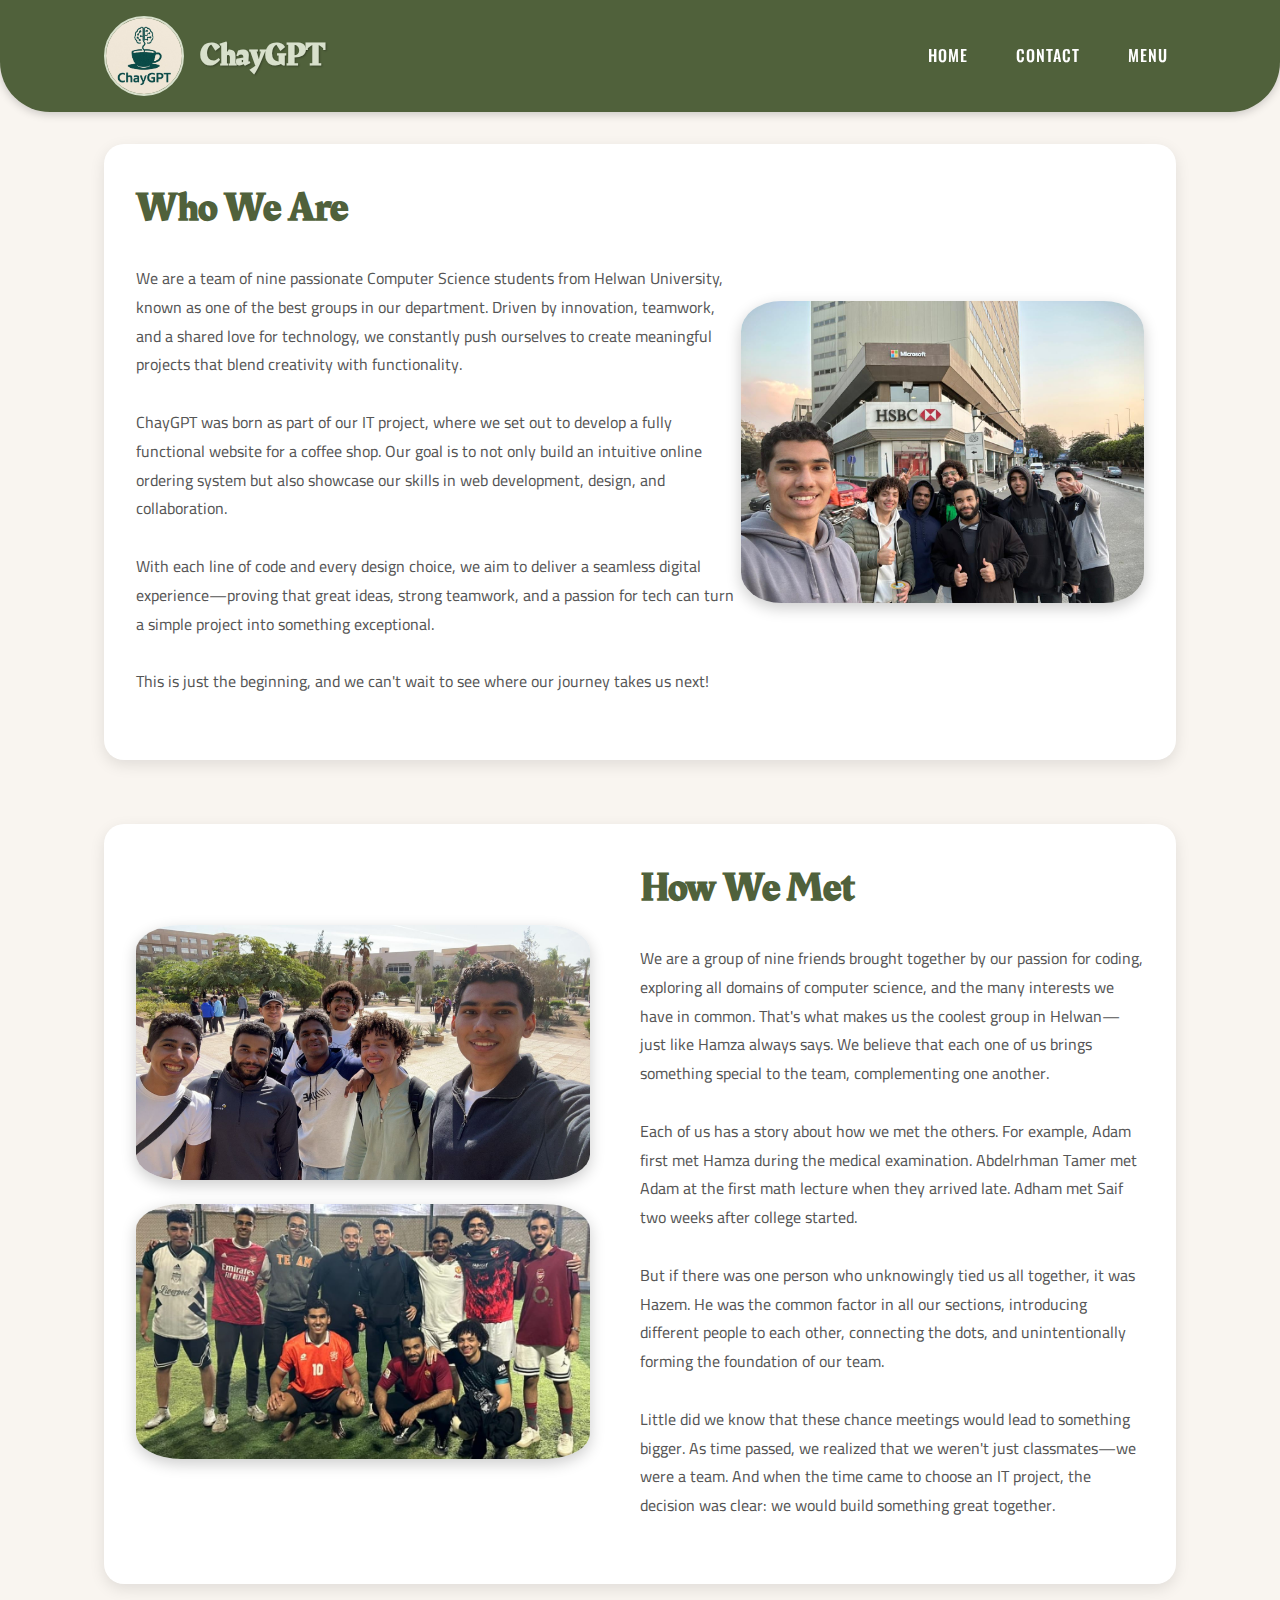
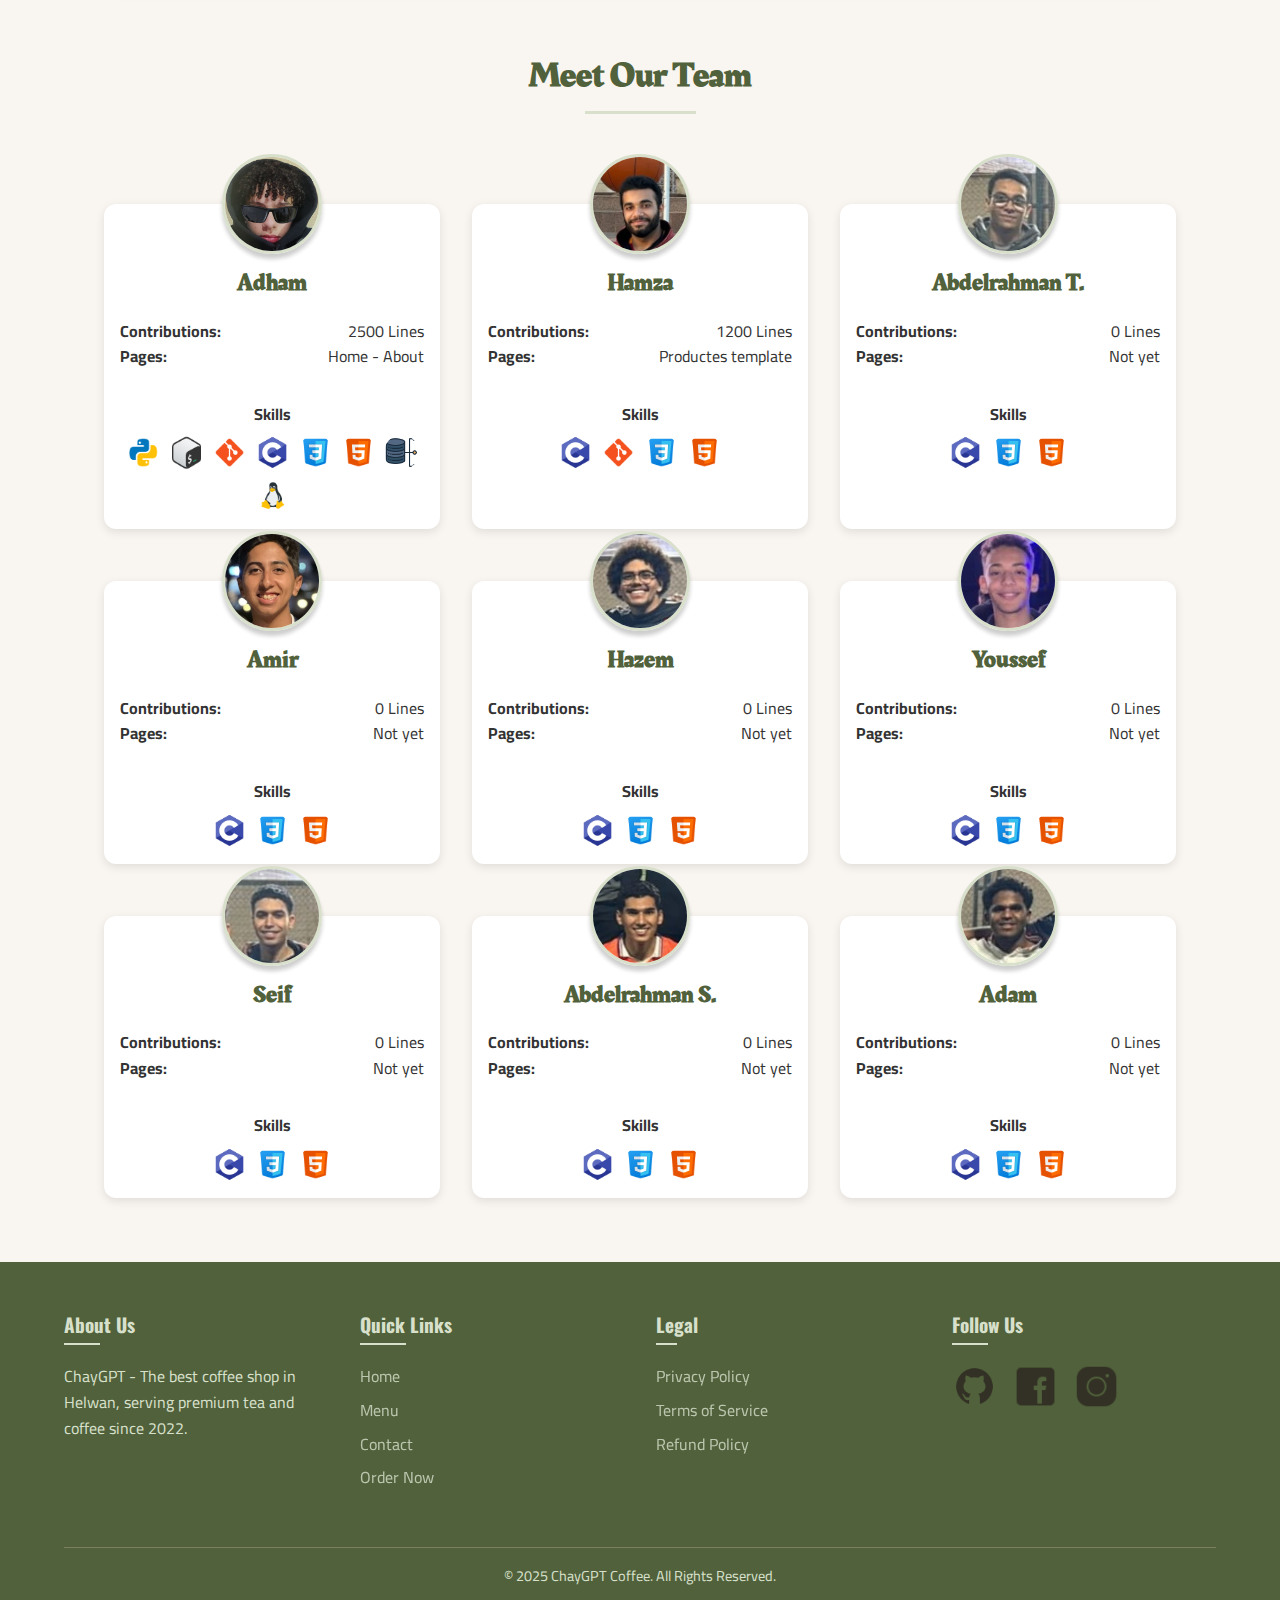
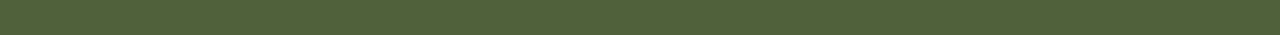
==== commit b07f5d25: "change the images file path" ====
--- a/pages/about/about.html
+++ b/pages/about/about.html
@@ -7,7 +7,7 @@
     <meta name="keywords" content="tea, coffee, premium tea, arabic coffee, Helwan, cafe, about">
     <meta name="author" content="ChayGPT">
     <title>About Us - ChayGPT</title>
-    <link rel="stylesheet" href="about.css">
+    <link rel="stylesheet" href="../../pages/about/about.css">
     <link rel="preconnect" href="https://fonts.googleapis.com">
     <link rel="preconnect" href="https://fonts.gstatic.com" crossorigin>
     <link href="https://fonts.googleapis.com/css2?family=Cairo:wght@200..1000&family=Oswald:wght@200..700&family=Rakkas&display=swap" rel="stylesheet">
@@ -17,7 +17,7 @@
     <header>
         <nav>
             <div class="main-logo">
-                <img src="../../images/chaygpt-logo.jpg" alt="ChayGPT Logo">
+                <img src="../../images/chay-gpt-logo.jpg" alt="ChayGPT Logo">
             </div>
             <h1 class="brand-name">ChayGPT</h1>
             <ul class="nav-links">
--- a/pages/about/about.css
+++ b/pages/about/about.css
@@ -4,10 +4,18 @@
     padding: 0;
     box-sizing: border-box;
 }
-:root {
+/* :root {
     --primary-color: #5b3e29;
     --secondary-color: #e6c9a8;
     --dark-primary: #422b1e;
+    --text-color: #333;
+    --light-bg: #f9f5f0;
+    --white: #fff;
+} */
+:root {
+    --primary-color: #50613b;
+    --secondary-color: #d8e0cc;
+    --dark-primary: #4a563a;
     --text-color: #333;
     --light-bg: #f9f5f0;
     --white: #fff;
